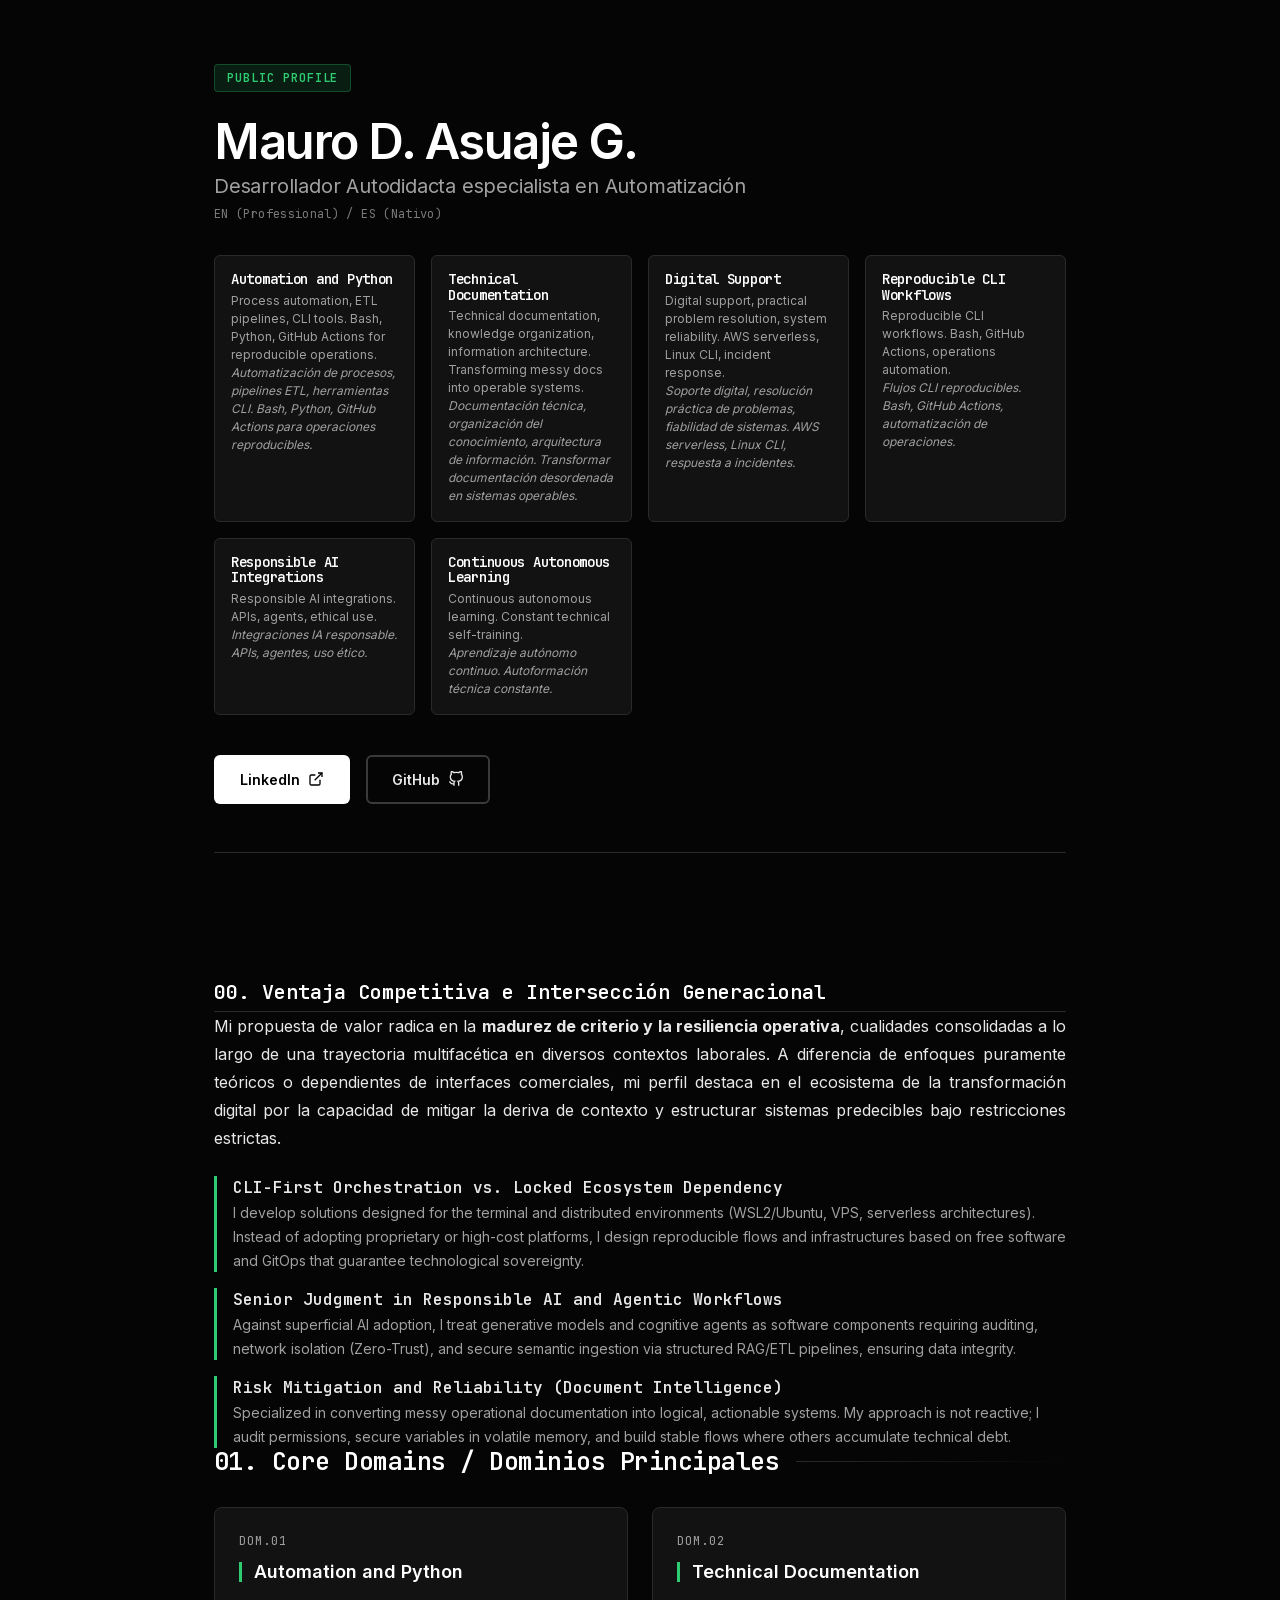
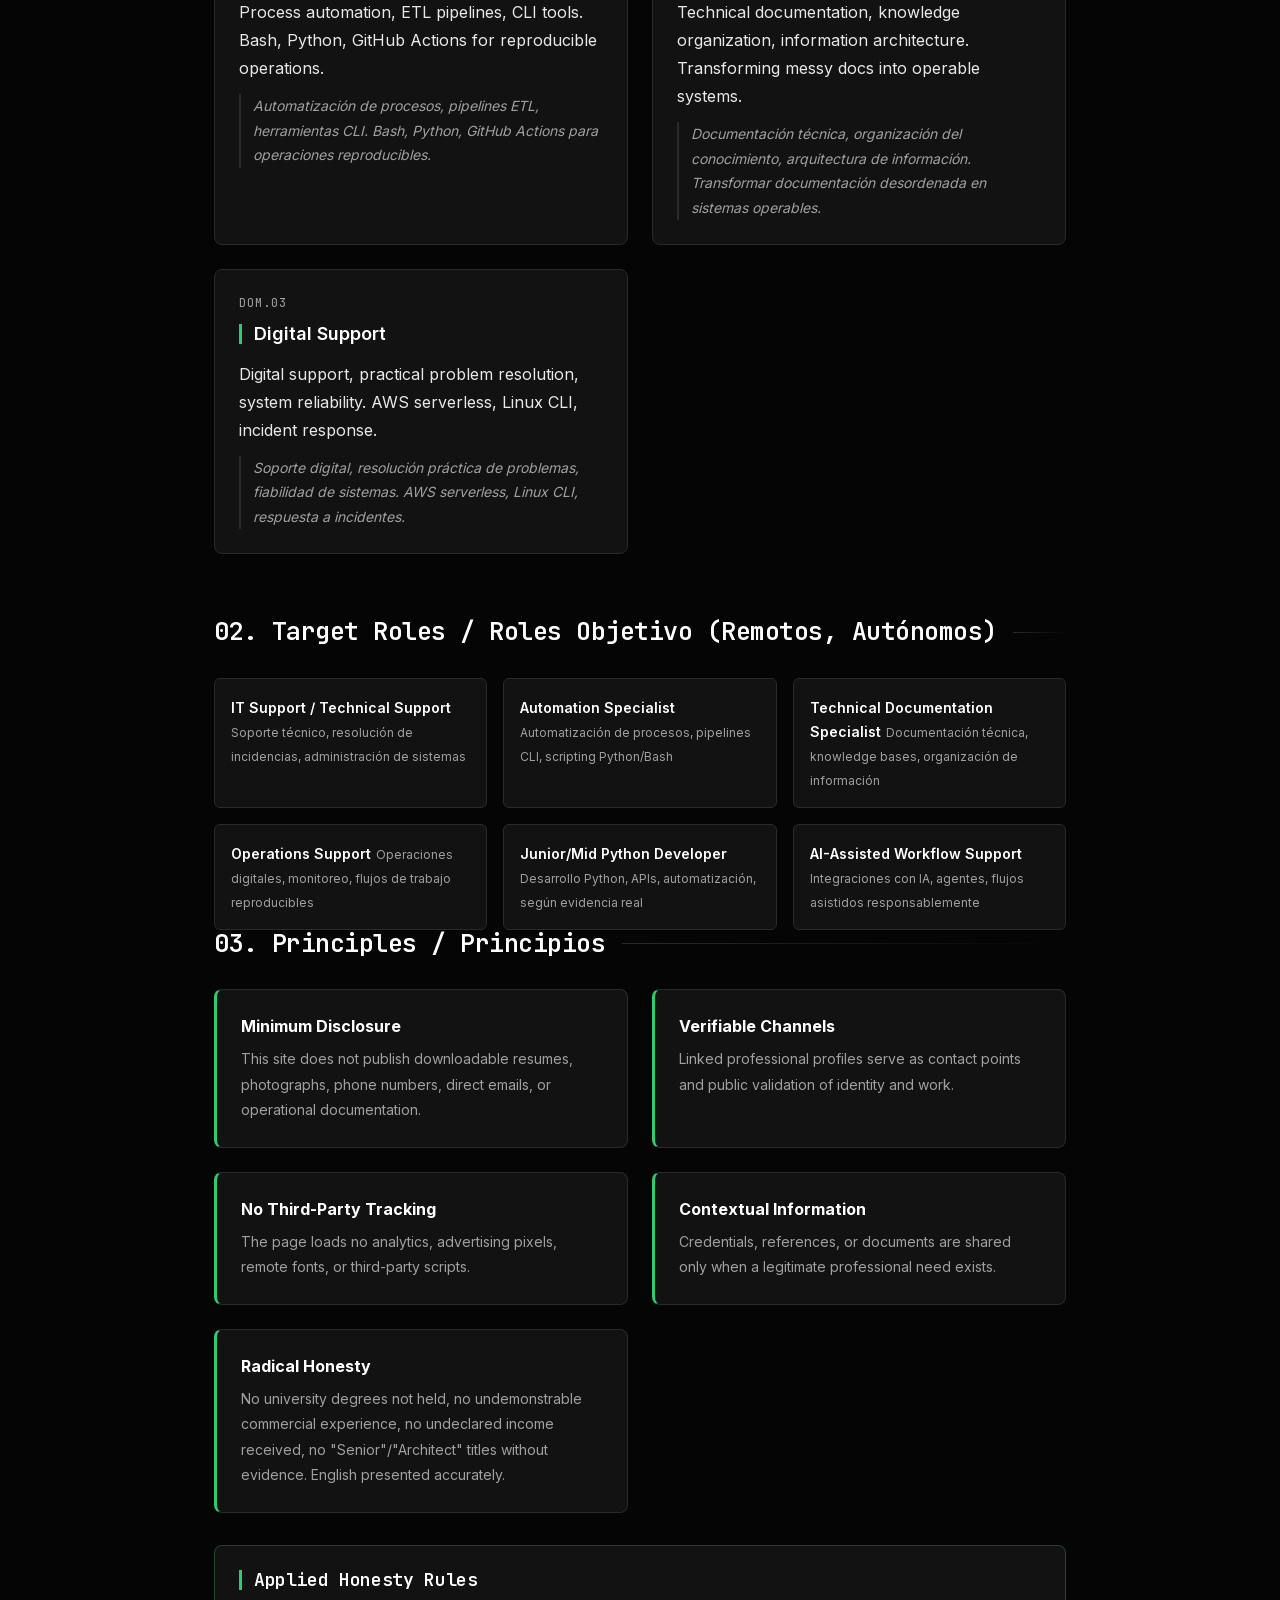
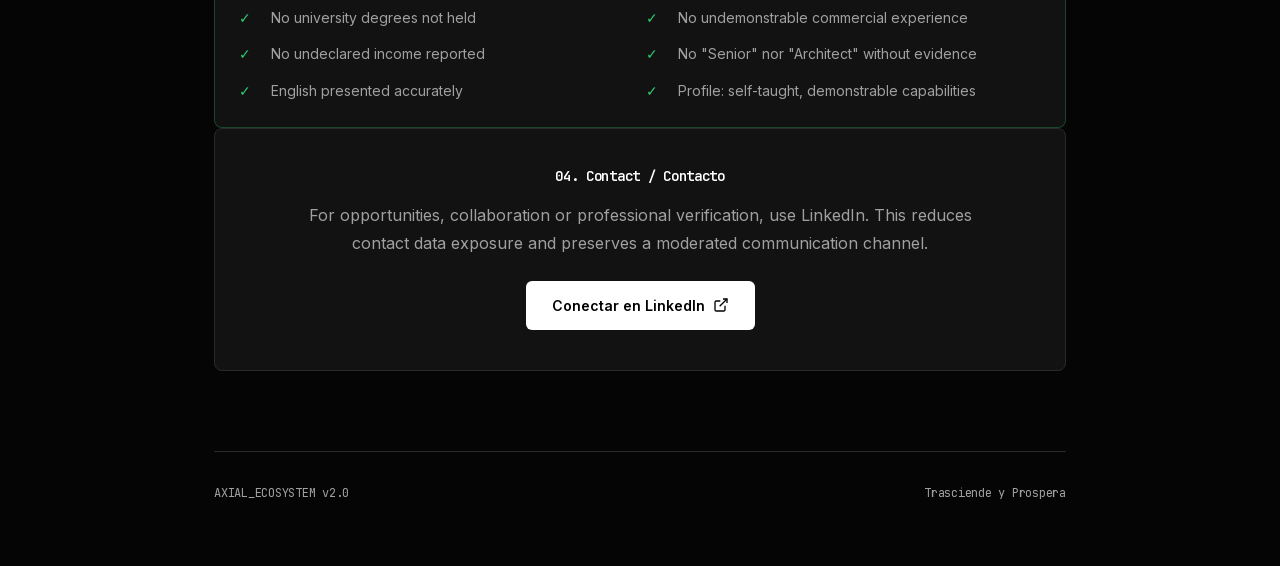
==== index.html @ a74cfca4 "fix(portfolio): correcciones completas - headline, capabilities bilingües, títulos en English, estil" ====
<!DOCTYPE html>
<html lang="es">
<head>
    <meta charset="UTF-8">
    <meta name="viewport" content="width=device-width, initial-scale=1.0">
    
    <!-- Canonical URL -->
    <link rel="canonical" href="https://mdasuaje.github.io/">
    
    <!-- SEO & Identity Meta Tags -->
    <title>Mauro D. Asuaje G. | Professional Profile</title>
    <meta name="description" content="Desarrollador Autodidacta especialista en Automatización. Convierto procesos manuales, documentación desordenada y flujos repetitivos en sistemas digitales simples, documentados y operables. Python, automatización, documentación técnica, soporte digital, flujos CLI, IA responsable.">
    <meta name="author" content="Mauro D. Asuaje G.">
    <meta name="robots" content="index, follow">
    
    <!-- OpenGraph / Social Media -->
    <meta property="og:title" content="Mauro D. Asuaje G. | Professional Profile">
    <meta property="og:description" content="Desarrollador Autodidacta especialista en Automatización. Sistemas digitales simples, documentados y operables.">
    <meta property="og:type" content="website">
    <meta property="og:url" content="https://mdasuaje.github.io/">
    <meta property="og:locale" content="es_ES">
    <meta property="og:locale:alternate" content="en_US">
    <meta name="twitter:card" content="summary">
    <meta name="twitter:title" content="Mauro D. Asuaje G. | Professional Profile">
    <meta name="twitter:description" content="Desarrollador Autodidacta especialista en Automatización. Python, automatización, documentación técnica, soporte digital, flujos CLI, IA responsable.">
    
    <!-- JSON-LD Schema -->
    <script type="application/ld+json">
    {
      "@context": "https://schema.org",
      "@type": "Person",
      "name": "Mauro D. Asuaje G.",
      "jobTitle": "Self-taught Developer specialized in Automation. Python, Linux CLI, Bash, GitHub Actions, Technical Documentation, Digital Operations, Responsible AI Integrations.",
      "url": "https://mdasuaje.github.io/",
      "sameAs": [
        "https://linkedin.com/in/mdasuaje"
      ],
      "knowsAbout": [
        "Process Automation",
        "ETL Pipelines",
        "CLI Tools",
        "Technical Documentation",
        "Knowledge Organization",
        "Digital Support",
        "Reproducible CLI Workflows",
        "Bash",
        "GitHub Actions",
        "Responsible AI Integrations",
        "APIs",
        "Agents",
        "Ethical AI Use",
        "Continuous Autonomous Learning"
      ]
    }
    </script>
    
    <!-- Self-hosted fonts (Zero-Trust: no external dependencies) -->
    <link rel="preload" as="font" type="font/woff2" crossorigin href="/fonts/Inter-Regular.woff2">
    <link rel="preload" as="font" type="font/woff2" crossorigin href="/fonts/Inter-Medium.woff2">
    <link rel="preload" as="font" type="font/woff2" crossorigin href="/fonts/Inter-SemiBold.woff2">
    <link rel="preload" as="font" type="font/woff2" crossorigin href="/fonts/Inter-Bold.woff2">
    <link rel="preload" as="font" type="font/woff2" crossorigin href="/fonts/JetBrainsMono-Regular.woff2">
    <link rel="preload" as="font" type="font/woff2" crossorigin href="/fonts/JetBrainsMono-Medium.woff2">
    <link rel="preload" as="font" type="font/woff2" crossorigin href="/fonts/JetBrainsMono-SemiBold.woff2">
    <link rel="stylesheet" href="/fonts/fonts.css">
    
    <style>
        /* ==========================================================================
           DESIGN SYSTEM — CSS Custom Properties
           ========================================================================== */
        :root {
            /* Color Palette — Dark mode first, refined contrast ratios */
            --color-bg-base: #050505;
            --color-bg-surface: #121212;
            --color-bg-surface-hover: #1a1a1a;
            --color-bg-surface-active: #222222;
            
            --color-text-primary: #e8e8e8;
            --color-text-secondary: #a0a0a0;
            --color-text-muted: #7a7a7a;
            --color-text-inverse: #050505;
            
            --color-accent-primary: #2ecc71;
            --color-accent-primary-hover: #27ae60;
            --color-accent-primary-dim: rgba(46, 204, 113, 0.12);
            --color-accent-primary-border: rgba(46, 204, 113, 0.28);
            
            --color-border-dim: #2a2a2a;
            --color-border-bright: #3a3a3a;
            
            --color-focus: #2ecc71;
            --color-focus-ring: rgba(46, 204, 113, 0.35);
            
            /* Typography Scale (Modular Scale 1.25) */
            --font-sans: 'Inter', system-ui, -apple-system, BlinkMacSystemFont, 'Segoe UI', Roboto, 'Helvetica Neue', Arial, sans-serif;
            --font-mono: 'JetBrains Mono', 'SF Mono', 'Fira Code', 'Fira Mono', Menlo, Consolas, monospace;
            
            --fs-xs: 0.75rem;    /* 12px */
            --fs-sm: 0.875rem;   /* 14px */
            --fs-base: 1rem;     /* 16px */
            --fs-lg: 1.125rem;   /* 18px */
            --fs-xl: 1.25rem;    /* 20px */
            --fs-2xl: 1.563rem;  /* 25px */
            --fs-3xl: 1.953rem;  /* 31px */
            --fs-4xl: 2.441rem;  /* 39px */
            --fs-5xl: 3.052rem;  /* 49px */
            
            --lh-tight: 1.1;
            --lh-normal: 1.5;
            --lh-relaxed: 1.75;
            
            /* Spacing System (8px base unit) */
            --space-1: 0.25rem;  /* 4px */
            --space-2: 0.5rem;   /* 8px */
            --space-3: 0.75rem;  /* 12px */
            --space-4: 1rem;     /* 16px */
            --space-5: 1.25rem;  /* 20px */
            --space-6: 1.5rem;   /* 24px */
            --space-8: 2rem;     /* 32px */
            --space-10: 2.5rem;  /* 40px */
            --space-12: 3rem;    /* 48px */
            --space-16: 4rem;    /* 64px */
            --space-20: 5rem;    /* 80px */
            
            /* Border Radius */
            --radius-sm: 4px;
            --radius-md: 6px;
            --radius-lg: 8px;
            --radius-full: 9999px;
            
            /* Shadows — layered depth */
            --shadow-sm: 0 1px 2px rgba(0, 0, 0, 0.3);
            --shadow-md: 0 4px 12px rgba(0, 0, 0, 0.4);
            --shadow-lg: 0 8px 32px rgba(0, 0, 0, 0.5);
            --shadow-focus: 0 0 0 3px var(--color-focus-ring);
            
            /* Transitions */
            --transition-fast: 150ms ease;
            --transition-normal: 250ms ease;
            --transition-slow: 350ms ease;
            
            /* Breakpoints */
            --bp-sm: 480px;
            --bp-md: 768px;
            --bp-lg: 1024px;
            
            /* Container */
            --container-max: 900px;
            --container-padding: var(--space-6);
        }
        
        /* Reduced Motion */
        @media (prefers-reduced-motion: reduce) {
            :root {
                --transition-fast: 0ms;
                --transition-normal: 0ms;
                --transition-slow: 0ms;
            }
            *, *::before, *::after {
                animation-duration: 0.01ms !important;
                animation-iteration-count: 1 !important;
                transition-duration: 0.01ms !important;
            }
        }
        
        /* ==========================================================================
           RESET & BASE
           ========================================================================== */
        *, *::before, *::after {
            box-sizing: border-box;
            margin: 0;
            padding: 0;
        }
        
        html {
            font-size: 16px;
            scroll-behavior: smooth;
            -webkit-text-size-adjust: 100%;
        }
        
        body {
            background-color: var(--color-bg-base);
            color: var(--color-text-primary);
            font-family: var(--font-sans);
            font-size: var(--fs-base);
            line-height: var(--lh-normal);
            margin: 0;
            padding: 0;
            -webkit-font-smoothing: antialiased;
            -moz-osx-font-smoothing: grayscale;
            text-rendering: optimizeLegibility;
        }
        
        /* Skip Link (Accessibility) */
        .skip-link {
            position: absolute;
            top: -100%;
            left: var(--space-4);
            background: var(--color-accent-primary);
            color: var(--color-text-inverse);
            padding: var(--space-2) var(--space-4);
            border-radius: var(--radius-md);
            font-weight: 600;
            font-size: var(--fs-sm);
            z-index: 10000;
            text-decoration: none;
            transition: top var(--transition-fast);
        }
        .skip-link:focus {
            top: var(--space-4);
            outline: none;
            box-shadow: var(--shadow-focus);
        }
        
        /* Focus Visible (Accessibility) */
        :focus-visible {
            outline: none;
            box-shadow: var(--shadow-focus);
            border-radius: var(--radius-sm);
        }
        
        ::selection {
            background-color: var(--color-accent-primary-dim);
            color: var(--color-accent-primary);
        }
        
        .container {
            max-width: var(--container-max);
            margin: 0 auto;
            padding: var(--space-16) var(--container-padding);
        }
        
        h1, h2, h3 { 
            font-weight: 600; 
            line-height: var(--lh-tight);
            color: #ffffff; 
        }
        
        .mono {
            font-family: var(--font-mono);
            font-size: var(--fs-sm);
            letter-spacing: -0.02em;
        }
        
        a {
            color: inherit;
            text-decoration: none;
            transition: color var(--transition-fast);
        }
        a:hover {
            color: var(--color-accent-primary);
        }
        
        /* ==========================================================================
           HERO SECTION
           ========================================================================== */
        .hero {
            margin-bottom: var(--space-20);
            border-bottom: 1px solid var(--color-border-dim);
            padding-bottom: var(--space-12);
            position: relative;
        }
        
        .hero-badge {
            display: inline-block;
            padding: var(--space-1) var(--space-3);
            background-color: var(--color-accent-primary-dim);
            color: var(--color-accent-primary);
            border: 1px solid var(--color-accent-primary-border);
            border-radius: var(--radius-sm);
            margin-bottom: var(--space-6);
            text-transform: uppercase;
            letter-spacing: 0.08em;
            font-size: var(--fs-xs);
            font-weight: 600;
        }
        
        .hero h1 { 
            font-size: var(--fs-5xl); 
            letter-spacing: -0.03em; 
            margin-bottom: var(--space-2); 
            line-height: 1.05;
        }
        .hero h2 { 
            font-size: var(--fs-xl); 
            font-weight: 400; 
            color: var(--color-text-secondary); 
            margin-bottom: var(--space-2); 
            letter-spacing: -0.01em;
        }
        .lang-tag { 
            font-size: var(--fs-xs); 
            color: var(--color-text-muted); 
            margin-bottom: var(--space-8); 
            display: block; 
            letter-spacing: 0.03em;
        }
        
        /* Capabilities Grid (replaces metrics) */
        .capabilities-grid { 
            display: grid; 
            grid-template-columns: repeat(auto-fit, minmax(200px, 1fr)); 
            gap: var(--space-4); 
            margin-bottom: var(--space-10); 
        }
        .capability { 
            display: flex; 
            flex-direction: column; 
            gap: var(--space-1);
            padding: var(--space-4);
            background-color: var(--color-bg-surface);
            border: 1px solid var(--color-border-dim);
            border-radius: var(--radius-md);
            transition: all var(--transition-normal);
        }
        .capability:hover { 
            background-color: var(--color-bg-surface-hover); 
            border-color: var(--color-accent-primary-border); 
        }
        .capability-name { 
            font-size: var(--fs-sm); 
            font-weight: 600; 
            color: #ffffff; 
            line-height: var(--lh-tight);
        }
        .capability-desc { 
            font-size: var(--fs-xs); 
            color: var(--color-text-secondary); 
            line-height: var(--lh-normal);
        }
        
        .cta-group {
            display: flex;
            flex-wrap: wrap;
            gap: var(--space-4);
            align-items: center;
        }
        
        .cta-btn {
            display: inline-flex;
            align-items: center;
            gap: var(--space-2);
            background-color: #ffffff;
            color: #000000;
            padding: var(--space-3) var(--space-6);
            text-decoration: none;
            font-weight: 600;
            font-size: var(--fs-sm);
            border-radius: var(--radius-md);
            transition: all var(--transition-normal);
            border: 2px solid transparent;
        }
        .cta-btn:hover { 
            background-color: var(--color-accent-primary); 
            color: #000; 
            transform: translateY(-1px);
            box-shadow: var(--shadow-md);
        }
        .cta-btn:active {
            transform: translateY(0);
        }
        .cta-btn:focus-visible {
            box-shadow: var(--shadow-focus);
        }
        
        .cta-btn.secondary {
            background-color: transparent;
            color: var(--color-text-primary);
            border-color: var(--color-border-bright);
        }
        .cta-btn.secondary:hover {
            background-color: var(--color-bg-surface-hover);
            border-color: var(--color-accent-primary);
            color: var(--color-accent-primary);
        }
        
        .cta-btn svg {
            width: 16px;
            height: 16px;
            flex-shrink: 0;
        }
        
        /* ==========================================================================
           SECTIONS & CARDS
           ========================================================================== */
        .section-header { 
            font-size: var(--fs-2xl); 
            margin-bottom: var(--space-8); 
            display: flex; 
            align-items: center; 
            gap: var(--space-4); 
        }
        .section-header::after { 
            content: ""; 
            height: 1px; 
            flex-grow: 1; 
            background: linear-gradient(90deg, var(--color-border-dim) 0%, transparent 100%);
        }
        
        .grid { 
            display: grid; 
            grid-template-columns: repeat(auto-fit, minmax(280px, 1fr)); 
            gap: var(--space-6); 
            margin-bottom: var(--space-16); 
        }
        
        .card { 
            background-color: var(--color-bg-surface); 
            border: 1px solid var(--color-border-dim); 
            border-radius: var(--radius-lg); 
            padding: var(--space-6); 
            transition: all var(--transition-normal); 
            position: relative; 
        }
        .card:hover { 
            background-color: var(--color-bg-surface-hover); 
            border-color: var(--color-accent-primary-border); 
            transform: translateY(-2px); 
            box-shadow: var(--shadow-lg); 
        }
        .card:focus-within {
            border-color: var(--color-accent-primary);
            box-shadow: var(--shadow-focus);
        }
        
        .card-id { 
            color: var(--color-text-secondary); 
            margin-bottom: var(--space-3); 
            display: block; 
            font-size: var(--fs-xs);
            text-transform: uppercase;
            letter-spacing: 0.08em;
        }
        .card h3 { 
            font-size: var(--fs-lg); 
            margin-bottom: var(--space-4); 
            padding-left: var(--space-3); 
            border-left: 3px solid var(--color-accent-primary);
        }
        
        .bilingual-text { 
            display: flex; 
            flex-direction: column; 
            gap: var(--space-3); 
        }
        .en-text { 
            color: var(--color-text-primary); 
            font-size: var(--fs-base); 
            margin: 0; 
            line-height: var(--lh-relaxed);
        }
        .es-text { 
            color: var(--color-text-secondary); 
            font-size: var(--fs-sm); 
            margin: 0; 
            font-style: italic; 
            border-left: 2px solid var(--color-border-dim); 
            padding-left: var(--space-3);
            line-height: var(--lh-relaxed);
        }
        
        /* Target Roles */
        .roles-grid { 
            display: grid; 
            grid-template-columns: repeat(auto-fit, minmax(240px, 1fr)); 
            gap: var(--space-4); 
            margin-top: var(--space-8);
        }
        .role-card {
            background-color: var(--color-bg-surface);
            border: 1px solid var(--color-border-dim);
            border-radius: var(--radius-md);
            padding: var(--space-4);
            transition: all var(--transition-normal);
        }
        .role-card:hover {
            background-color: var(--color-bg-surface-hover);
            border-color: var(--color-accent-primary-border);
        }
        .role-title {
            font-weight: 600;
            font-size: var(--fs-sm);
            color: #ffffff;
            margin-bottom: var(--space-2);
        }
        .role-desc {
            font-size: var(--fs-xs);
            color: var(--color-text-secondary);
            line-height: var(--lh-normal);
        }
        
        /* ==========================================================================
           PRINCIPLES SECTION
           ========================================================================== */
        .principles {
            display: grid;
            grid-template-columns: repeat(auto-fit, minmax(300px, 1fr));
            gap: var(--space-6);
            margin-top: var(--space-8);
        }
        
        .principle {
            background-color: var(--color-bg-surface);
            border: 1px solid var(--color-border-dim);
            border-left: 3px solid var(--color-accent-primary);
            border-radius: var(--radius-lg);
            padding: var(--space-6);
            transition: all var(--transition-normal);
        }
        .principle:hover {
            border-left-color: var(--color-accent-primary-hover);
            background-color: var(--color-bg-surface-hover);
            transform: translateX(4px);
        }
        .principle strong {
            display: block;
            margin-bottom: var(--space-2);
            font-size: var(--fs-base);
            color: #ffffff;
        }
        .principle span {
            color: var(--color-text-secondary);
            font-size: var(--fs-sm);
            line-height: var(--lh-relaxed);
        }
        
        /* ==========================================================================
           HONESTY NOTICE
           ========================================================================== */
        .honesty-notice {
            background-color: var(--color-bg-surface);
            border: 1px solid var(--color-accent-primary-border);
            border-radius: var(--radius-lg);
            padding: var(--space-6);
            margin-top: var(--space-8);
        }
        .honesty-notice h3 {
            font-size: var(--fs-lg);
            margin-bottom: var(--space-4);
            padding-left: var(--space-3);
            border-left: 3px solid var(--color-accent-primary);
        }
        .honesty-list {
            list-style: none;
            display: grid;
            grid-template-columns: repeat(auto-fit, minmax(280px, 1fr));
            gap: var(--space-3);
        }
        .honesty-list li {
            font-size: var(--fs-sm);
            color: var(--color-text-secondary);
            line-height: var(--lh-relaxed);
            padding-left: var(--space-8);
            position: relative;
        }
        .honesty-list li::before {
            content: "✓";
            position: absolute;
            left: 0;
            color: var(--color-accent-primary);
            font-weight: 600;
        }
        
        /* ==========================================================================
           CONTACT SECTION
           ========================================================================== */
        .contact {
            background-color: var(--color-bg-surface);
            border: 1px solid var(--color-border-dim);
            border-radius: var(--radius-lg);
            padding: var(--space-10);
            text-align: center;
        }
        .contact h2 {
            margin-bottom: var(--space-4);
        }
        .contact p {
            color: var(--color-text-secondary);
            max-width: 42rem;
            margin: 0 auto var(--space-6);
            font-size: var(--fs-base);
            line-height: var(--lh-relaxed);
        }
        
        /* ==========================================================================
           FOOTER
           ========================================================================== */
        footer { 
            margin-top: var(--space-20); 
            padding-top: var(--space-8); 
            border-top: 1px solid var(--color-border-dim); 
            color: var(--color-text-secondary); 
            display: flex; 
            justify-content: space-between; 
            align-items: center; 
            flex-wrap: wrap; 
            gap: var(--space-4); 
            font-size: var(--fs-sm);
        }
        footer .mono {
            font-size: var(--fs-xs);
        }
        
        /* ==========================================================================
           RESPONSIVE
           ========================================================================== */
        @media (max-width: 768px) {
            :root {
                --fs-5xl: 2.5rem;
                --fs-4xl: 2rem;
                --fs-3xl: 1.5rem;
                --fs-2xl: 1.25rem;
            }
            .container { 
                padding: var(--space-10) var(--space-4); 
            }
            .capabilities-grid { 
                grid-template-columns: repeat(auto-fit, minmax(160px, 1fr)); 
            }
            .grid { 
                grid-template-columns: 1fr; 
            }
            .principles {
                grid-template-columns: 1fr;
            }
            .roles-grid {
                grid-template-columns: 1fr;
            }
            footer { 
                flex-direction: column; 
                text-align: center; 
            }
        }
        
        @media (max-width: 480px) {
            .hero h1 { font-size: var(--fs-4xl); }
            .hero h2 { font-size: var(--fs-lg); }
            .cta-btn { 
                width: 100%; 
                justify-content: center; 
            }
            .cta-group {
                flex-direction: column;
                width: 100%;
            }
            .cta-group .cta-btn {
                width: 100%;
            }
            .capabilities-grid {
                grid-template-columns: 1fr;
            }
        }
        
        /* ==========================================================================
           PRINT STYLES
           ========================================================================== */
        @media print {
            .hero-badge, .cta-btn, .cta-group, .capabilities-grid, .lang-tag, .skip-link {
                display: none;
            }
            body {
                background: white;
                color: black;
                font-size: 12pt;
                line-height: 1.6;
            }
            .container {
                max-width: none;
                padding: 0;
            }
            .card {
                break-inside: avoid;
                border: 1px solid #ccc;
                box-shadow: none;
                background: white;
            }
            .principle {
                break-inside: avoid;
                border: 1px solid #ccc;
                background: #fafafa;
            }
            .role-card {
                break-inside: avoid;
                border: 1px solid #ccc;
                background: white;
            }
            .contact {
                border: 1px solid #ccc;
                background: white;
            }
            .honesty-notice {
                border: 1px solid #ccc;
                background: white;
            }
            h1, h2, h3 { color: black; }
            .card h3 { border-left-color: #333; }
            .principle { border-left-color: #333; }
            .honesty-notice h3 { border-left-color: #333; }
            a { text-decoration: none; color: black; }
            .en-text { color: black; }
            .es-text { color: #555; }
        }
    </style>
</head>
<body>
    <!-- Skip Link (Accessibility) -->
    <a href="#main-content" class="skip-link">Saltar al contenido principal</a>
    
    <div class="container">
        <!-- HERO SECTION -->
        <header class="hero">
            <span class="hero-badge mono">PUBLIC PROFILE</span>
            <h1>Mauro D. Asuaje G.</h1>
            <h2>Desarrollador Autodidacta especialista en Automatización</h2>
            <span class="lang-tag mono">EN (Professional) / ES (Nativo)</span>
            
            <div class="capabilities-grid">
                <article class="capability">
                    <span class="capability-name mono">Automation and Python</span>
                    <span class="capability-desc">Process automation, ETL pipelines, CLI tools. Bash, Python, GitHub Actions for reproducible operations.<br><em>Automatización de procesos, pipelines ETL, herramientas CLI. Bash, Python, GitHub Actions para operaciones reproducibles.</em></span>
                </article>
                <article class="capability">
                    <span class="capability-name mono">Technical Documentation</span>
                    <span class="capability-desc">Technical documentation, knowledge organization, information architecture. Transforming messy docs into operable systems.<br><em>Documentación técnica, organización del conocimiento, arquitectura de información. Transformar documentación desordenada en sistemas operables.</em></span>
                </article>
                <article class="capability">
                    <span class="capability-name mono">Digital Support</span>
                    <span class="capability-desc">Digital support, practical problem resolution, system reliability. AWS serverless, Linux CLI, incident response.<br><em>Soporte digital, resolución práctica de problemas, fiabilidad de sistemas. AWS serverless, Linux CLI, respuesta a incidentes.</em></span>
                </article>
                <article class="capability">
                    <span class="capability-name mono">Reproducible CLI Workflows</span>
                    <span class="capability-desc">Reproducible CLI workflows. Bash, GitHub Actions, operations automation.<br><em>Flujos CLI reproducibles. Bash, GitHub Actions, automatización de operaciones.</em></span>
                </article>
                <article class="capability">
                    <span class="capability-name mono">Responsible AI Integrations</span>
                    <span class="capability-desc">Responsible AI integrations. APIs, agents, ethical use.<br><em>Integraciones IA responsable. APIs, agentes, uso ético.</em></span>
                </article>
                <article class="capability">
                    <span class="capability-name mono">Continuous Autonomous Learning</span>
                    <span class="capability-desc">Continuous autonomous learning. Constant technical self-training.<br><em>Aprendizaje autónomo continuo. Autoformación técnica constante.</em></span>
                </article>
            </div>
    
            <div class="cta-group">
                <a class="cta-btn" href="https://www.linkedin.com/in/mdasuaje" target="_blank" rel="me noopener noreferrer" aria-label="Ver perfil en LinkedIn">
                    LinkedIn
                    <svg viewBox="0 0 24 24" fill="none" stroke="currentColor" stroke-width="2" aria-hidden="true">
                        <path d="M18 13v6a2 2 0 0 1-2 2H5a2 2 0 0 1-2-2V8a2 2 0 0 1 2-2h6"/>
                        <polyline points="15 3 21 3 21 9"/>
                        <line x1="10" y1="14" x2="21" y2="3"/>
                    </svg>
                </a>
                <a class="cta-btn secondary" href="https://github.com/mdasuaje/mdasuaje.github.io" target="_blank" rel="me noopener noreferrer" aria-label="Ver repositorio público en GitHub">
                    GitHub
                    <svg viewBox="0 0 24 24" fill="none" stroke="currentColor" stroke-width="2" aria-hidden="true">
                        <path d="M9 19c-5 1.5-5-2.5-7-3m14 6v-3.87a3.37 3.37 0 0 0-.94-2.61c3.14-.35 6.44-1.54 6.44-7A5.44 5.44 0 0 0 20 4.77 5.07 5.07 0 0 0 19.91 1S18.73.65 16 2.48a13.38 13.38 0 0 0-7 0C6.27.65 5.09 1 5.09 1A5.07 5.07 0 0 0 5 4.77a5.44 5.44 0 0 0-1.5 3.78c0 5.42 3.3 6.61 6.44 7A3.37 3.37 0 0 0 9 18.13V22"/>
                    </svg>
                </a>
            </div>
        </header>

        <!-- SECCIÓN: PROPUESTA DE VALOR INTEGRAL (DIFERENCIACIÓN Y MADUREZ OPERATIVA) -->
        <section id="value-proposition" aria-labelledby="val-title" style="margin-top: calc(var(--space-8) * 4);">
          <h2 id="val-title" style="font-family: var(--font-mono); font-size: var(--fs-xl); border-bottom: 1px solid var(--color-border-dim); padding-bottom: var(--space-2);">
            00. Ventaja Competitiva e Intersección Generacional
          </h2>
          
          <p style="line-height: var(--lh-relaxed); text-align: justify; margin-bottom: var(--space-6);">
            Mi propuesta de valor radica en la <strong>madurez de criterio y la resiliencia operativa</strong>, cualidades consolidadas a lo largo de una trayectoria multifacética en diversos contextos laborales. A diferencia de enfoques puramente teóricos o dependientes de interfaces comerciales, mi perfil destaca en el ecosistema de la transformación digital por la capacidad de mitigar la deriva de contexto y estructurar sistemas predecibles bajo restricciones estrictas.
          </p>

          <div style="display: flex; flex-direction: column; gap: var(--space-4);">
            
            <div style="border-left: 3px solid var(--color-accent-primary); padding-left: var(--space-4);">
              <strong style="font-family: var(--font-mono); display: block;">CLI-First Orchestration vs. Locked Ecosystem Dependency</strong>
              <span style="font-size: var(--fs-sm); color: var(--color-text-secondary);">
                I develop solutions designed for the terminal and distributed environments (WSL2/Ubuntu, VPS, serverless architectures). Instead of adopting proprietary or high-cost platforms, I design reproducible flows and infrastructures based on free software and GitOps that guarantee technological sovereignty.
              </span>
            </div>

            <div style="border-left: 3px solid var(--color-accent-primary); padding-left: var(--space-4);">
              <strong style="font-family: var(--font-mono); display: block;">Senior Judgment in Responsible AI and Agentic Workflows</strong>
              <span style="font-size: var(--fs-sm); color: var(--color-text-secondary);">
                Against superficial AI adoption, I treat generative models and cognitive agents as software components requiring auditing, network isolation (Zero-Trust), and secure semantic ingestion via structured RAG/ETL pipelines, ensuring data integrity.
              </span>
            </div>

            <div style="border-left: 3px solid var(--color-accent-primary); padding-left: var(--space-4);">
              <strong style="font-family: var(--font-mono); display: block;">Risk Mitigation and Reliability (Document Intelligence)</strong>
              <span style="font-size: var(--fs-sm); color: var(--color-text-secondary);">
                Specialized in converting messy operational documentation into logical, actionable systems. My approach is not reactive; I audit permissions, secure variables in volatile memory, and build stable flows where others accumulate technical debt.
              </span>
            </div>

          </div>
        </section>

        <!-- CORE DOMAINS -->
        <main id="main-content">
            <section aria-labelledby="domains-heading">
                <h2 id="domains-heading" class="section-header mono">01. Core Domains / Dominios Principales</h2>
                <div class="grid">
                    <!-- DOM.01 -->
                    <article class="card">
                        <span class="card-id mono">DOM.01</span>
                        <h3>Automation and Python</h3>
                        <div class="bilingual-text">
                            <p class="en-text" lang="en">Process automation, ETL pipelines, CLI tools. Bash, Python, GitHub Actions for reproducible operations.</p>
                            <p class="es-text" lang="es">Automatización de procesos, pipelines ETL, herramientas CLI. Bash, Python, GitHub Actions para operaciones reproducibles.</p>
                        </div>
                    </article>
    
                    <!-- DOM.02 -->
                    <article class="card">
                        <span class="card-id mono">DOM.02</span>
                        <h3>Technical Documentation</h3>
                        <div class="bilingual-text">
                            <p class="en-text" lang="en">Technical documentation, knowledge organization, information architecture. Transforming messy docs into operable systems.</p>
                            <p class="es-text" lang="es">Documentación técnica, organización del conocimiento, arquitectura de información. Transformar documentación desordenada en sistemas operables.</p>
                        </div>
                    </article>
    
                    <!-- DOM.03 -->
                    <article class="card">
                        <span class="card-id mono">DOM.03</span>
                        <h3>Digital Support</h3>
                        <div class="bilingual-text">
                            <p class="en-text" lang="en">Digital support, practical problem resolution, system reliability. AWS serverless, Linux CLI, incident response.</p>
                            <p class="es-text" lang="es">Soporte digital, resolución práctica de problemas, fiabilidad de sistemas. AWS serverless, Linux CLI, respuesta a incidentes.</p>
                        </div>
                    </article>
                </div>
            </section>
            
            <!-- TARGET ROLES -->
            <section aria-labelledby="roles-heading">
                <h2 id="roles-heading" class="section-header mono">02. Target Roles / Roles Objetivo (Remotos, Autónomos)</h2>
                <div class="roles-grid">
                    <article class="role-card">
                        <span class="role-title">IT Support / Technical Support</span>
                        <span class="role-desc">Soporte técnico, resolución de incidencias, administración de sistemas</span>
                    </article>
                    <article class="role-card">
                        <span class="role-title">Automation Specialist</span>
                        <span class="role-desc">Automatización de procesos, pipelines CLI, scripting Python/Bash</span>
                    </article>
                    <article class="role-card">
                        <span class="role-title">Technical Documentation Specialist</span>
                        <span class="role-desc">Documentación técnica, knowledge bases, organización de información</span>
                    </article>
                    <article class="role-card">
                        <span class="role-title">Operations Support</span>
                        <span class="role-desc">Operaciones digitales, monitoreo, flujos de trabajo reproducibles</span>
                    </article>
                    <article class="role-card">
                        <span class="role-title">Junior/Mid Python Developer</span>
                        <span class="role-desc">Desarrollo Python, APIs, automatización, según evidencia real</span>
                    </article>
                    <article class="role-card">
                        <span class="role-title">AI-Assisted Workflow Support</span>
                        <span class="role-desc">Integraciones con IA, agentes, flujos asistidos responsablemente</span>
                    </article>
                </div>
            </section>
            
            <!-- PRINCIPLES -->
            <section aria-labelledby="principles-heading">
                <h2 id="principles-heading" class="section-header mono">03. Principles / Principios</h2>
                <div class="principles">
                    <article class="principle">
                        <strong>Minimum Disclosure</strong>
                        <span>This site does not publish downloadable resumes, photographs, phone numbers, direct emails, or operational documentation.</span>
                    </article>
                    <article class="principle">
                        <strong>Verifiable Channels</strong>
                        <span>Linked professional profiles serve as contact points and public validation of identity and work.</span>
                    </article>
                    <article class="principle">
                        <strong>No Third-Party Tracking</strong>
                        <span>The page loads no analytics, advertising pixels, remote fonts, or third-party scripts.</span>
                    </article>
                    <article class="principle">
                        <strong>Contextual Information</strong>
                        <span>Credentials, references, or documents are shared only when a legitimate professional need exists.</span>
                    </article>
                    <article class="principle">
                        <strong>Radical Honesty</strong>
                        <span>No university degrees not held, no undemonstrable commercial experience, no undeclared income received, no "Senior"/"Architect" titles without evidence. English presented accurately.</span>
                    </article>
                </div>
            </section>
            
            <!-- HONESTY NOTICE -->
            <section aria-labelledby="honesty-heading">
                <div class="honesty-notice">
                    <h3 class="mono">Applied Honesty Rules</h3>
                    <ul class="honesty-list">
                        <li>No university degrees not held</li>
                        <li>No undemonstrable commercial experience</li>
                        <li>No undeclared income reported</li>
                        <li>No "Senior" nor "Architect" without evidence</li>
                        <li>English presented accurately</li>
                        <li>Profile: self-taught, demonstrable capabilities</li>
                    </ul>
                </div>
            </section>
            
            <!-- CONTACT -->
            <section aria-labelledby="contact-heading" class="contact">
                <h2 id="contact-heading" class="mono">04. Contact / Contacto</h2>
                <p>For opportunities, collaboration or professional verification, use LinkedIn. This reduces contact data exposure and preserves a moderated communication channel.</p>
                <div class="cta-group" style="justify-content: center;">
                    <a class="cta-btn" href="https://www.linkedin.com/in/mdasuaje" target="_blank" rel="me noopener noreferrer" aria-label="Enviar mensaje por LinkedIn">
                        Conectar en LinkedIn
                        <svg viewBox="0 0 24 24" fill="none" stroke="currentColor" stroke-width="2" aria-hidden="true">
                            <path d="M18 13v6a2 2 0 0 1-2 2H5a2 2 0 0 1-2-2V8a2 2 0 0 1 2-2h6"/>
                            <polyline points="15 3 21 3 21 9"/>
                            <line x1="10" y1="14" x2="21" y2="3"/>
                        </svg>
                    </a>
                </div>
            </section>
        </main>
    
        <!-- FOOTER -->
        <footer role="contentinfo">
            <span class="mono">AXIAL_ECOSYSTEM v2.0</span>
            <span class="mono">Trasciende y Prospera</span>
        </footer>
    </div>
</body>
</html>
---- fonts/fonts.css ----
/* ==========================================================================
   SELF-HOSTED FONTS — Zero external requests, zero tracking
   Inter (UI) + JetBrains Mono (code) — Latin subset (WOFF2)
   Source: Google Fonts (OFL licensed)
   ========================================================================== */

/* Inter — 400, 500, 600, 700 */
@font-face {
    font-family: 'Inter';
    font-style: normal;
    font-weight: 400;
    font-display: swap;
    src: url('./Inter-Regular.woff2') format('woff2');
    unicode-range: U+0000-00FF, U+0131, U+0152-0153, U+02BB-02BC, U+02C6, U+02DA, U+02DC, U+2000-206F, U+2074, U+20AC, U+2122, U+2191, U+2193, U+2212, U+2215, U+FEFF, U+FFFD;
}

@font-face {
    font-family: 'Inter';
    font-style: normal;
    font-weight: 500;
    font-display: swap;
    src: url('./Inter-Medium.woff2') format('woff2');
    unicode-range: U+0000-00FF, U+0131, U+0152-0153, U+02BB-02BC, U+02C6, U+02DA, U+02DC, U+2000-206F, U+2074, U+20AC, U+2122, U+2191, U+2193, U+2212, U+2215, U+FEFF, U+FFFD;
}

@font-face {
    font-family: 'Inter';
    font-style: normal;
    font-weight: 600;
    font-display: swap;
    src: url('./Inter-SemiBold.woff2') format('woff2');
    unicode-range: U+0000-00FF, U+0131, U+0152-0153, U+02BB-02BC, U+02C6, U+02DA, U+02DC, U+2000-206F, U+2074, U+20AC, U+2122, U+2191, U+2193, U+2212, U+2215, U+FEFF, U+FFFD;
}

@font-face {
    font-family: 'Inter';
    font-style: normal;
    font-weight: 700;
    font-display: swap;
    src: url('./Inter-Bold.woff2') format('woff2');
    unicode-range: U+0000-00FF, U+0131, U+0152-0153, U+02BB-02BC, U+02C6, U+02DA, U+02DC, U+2000-206F, U+2074, U+20AC, U+2122, U+2191, U+2193, U+2212, U+2215, U+FEFF, U+FFFD;
}

/* JetBrains Mono — 400, 500, 600 */
@font-face {
    font-family: 'JetBrains Mono';
    font-style: normal;
    font-weight: 400;
    font-display: swap;
    src: url('./JetBrainsMono-Regular.woff2') format('woff2');
    unicode-range: U+0000-00FF, U+0131, U+0152-0153, U+02BB-02BC, U+02C6, U+02DA, U+02DC, U+2000-206F, U+2074, U+20AC, U+2122, U+2191, U+2193, U+2212, U+2215, U+FEFF, U+FFFD;
}

@font-face {
    font-family: 'JetBrains Mono';
    font-style: normal;
    font-weight: 500;
    font-display: swap;
    src: url('./JetBrainsMono-Medium.woff2') format('woff2');
    unicode-range: U+0000-00FF, U+0131, U+0152-0153, U+02BB-02BC, U+02C6, U+02DA, U+02DC, U+2000-206F, U+2074, U+20AC, U+2122, U+2191, U+2193, U+2212, U+2215, U+FEFF, U+FFFD;
}

@font-face {
    font-family: 'JetBrains Mono';
    font-style: normal;
    font-weight: 600;
    font-display: swap;
    src: url('./JetBrainsMono-SemiBold.woff2') format('woff2');
    unicode-range: U+0000-00FF, U+0131, U+0152-0153, U+02BB-02BC, U+02C6, U+02DA, U+02DC, U+2000-206F, U+2074, U+20AC, U+2122, U+2191, U+2193, U+2212, U+2215, U+FEFF, U+FFFD;
}
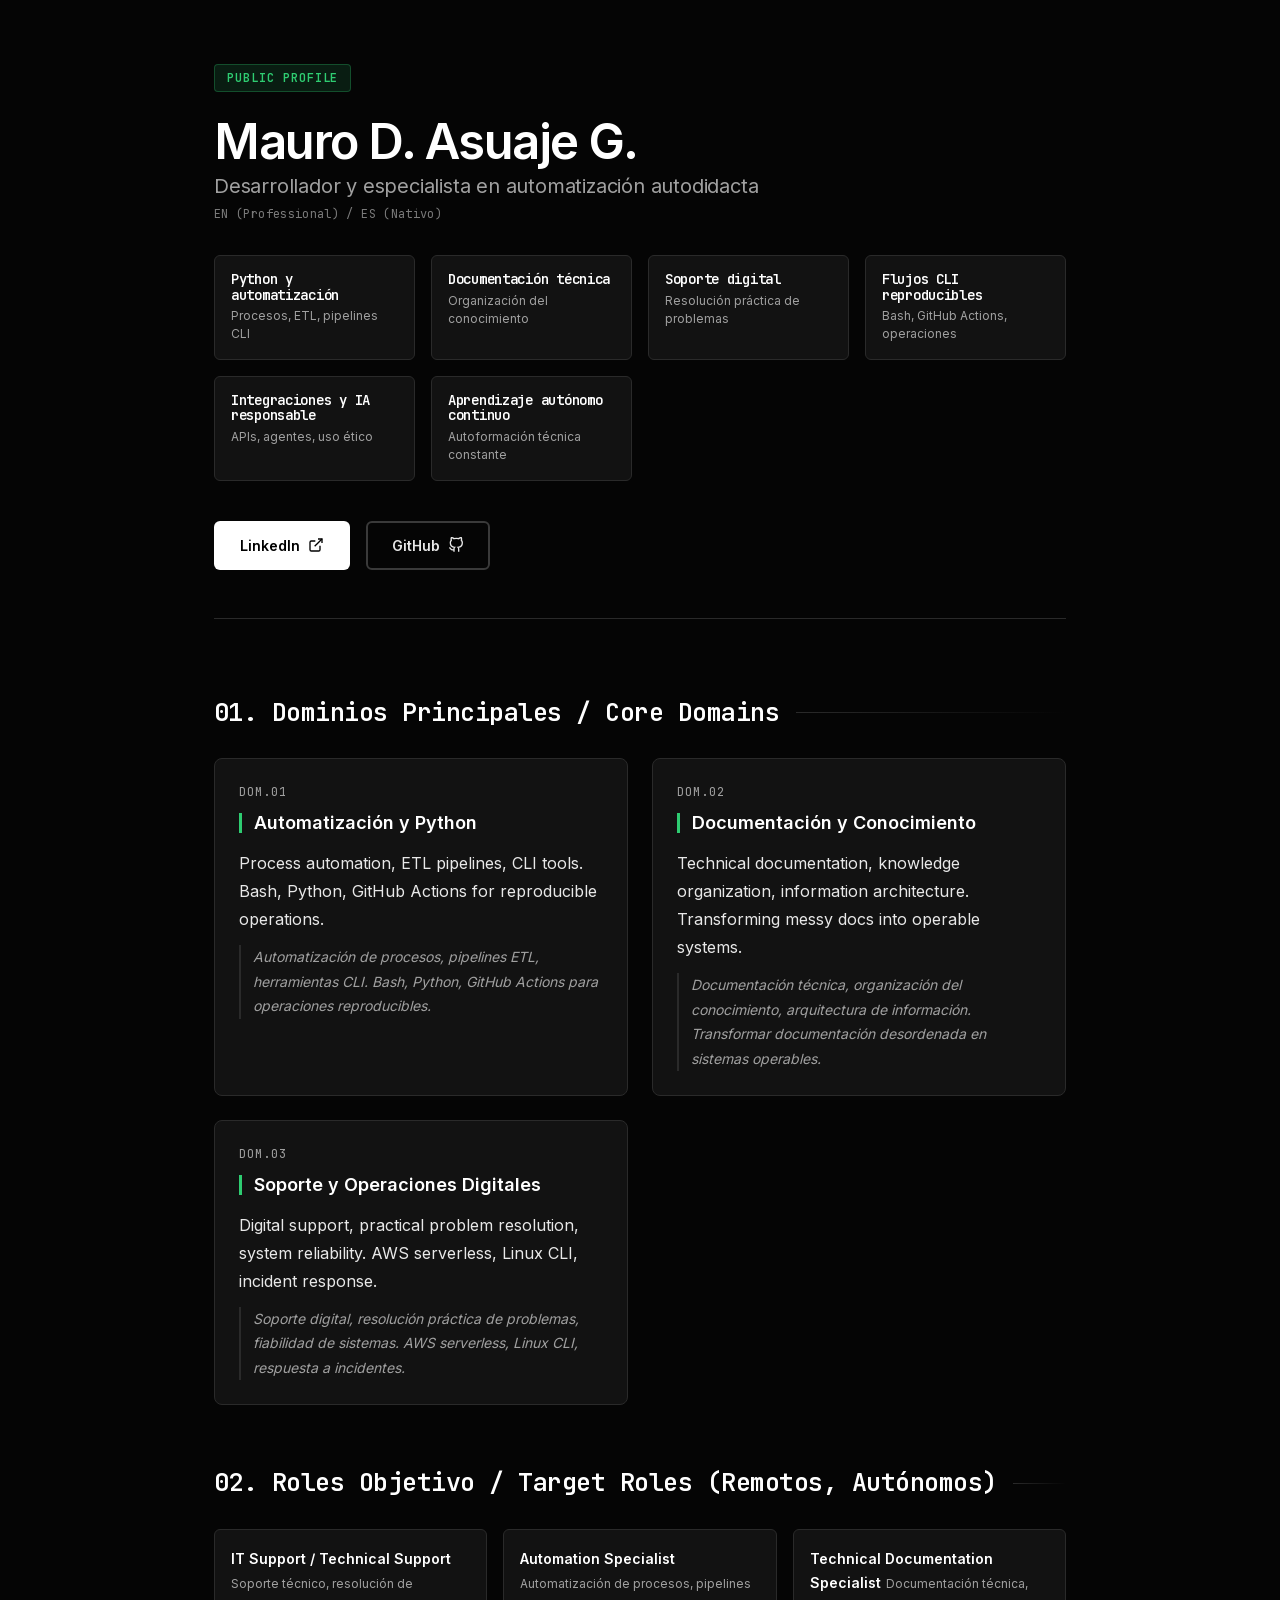
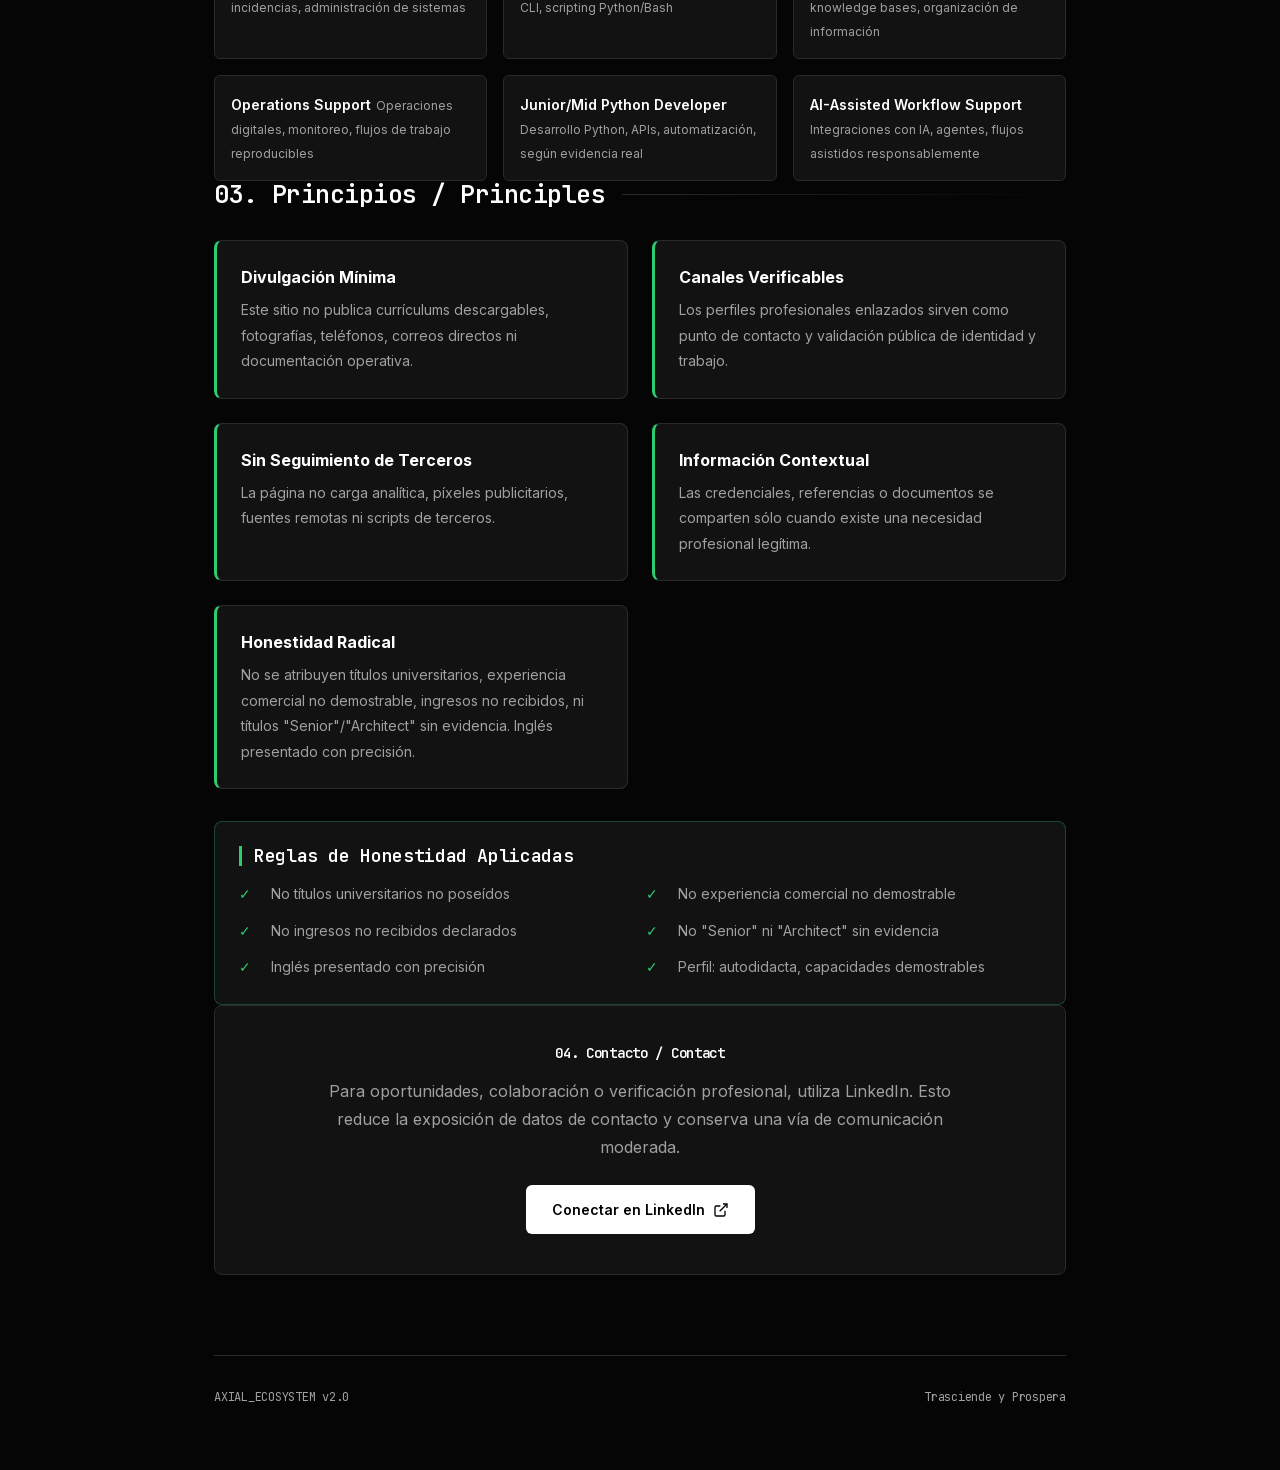
==== commit bbf00600: "Update meta descriptions for SEO improvements Corrección rotulo "Desarrollador autodidacta especiali" ====
--- a/index.html
+++ b/index.html
@@ -9,20 +9,20 @@
     
     <!-- SEO & Identity Meta Tags -->
     <title>Mauro D. Asuaje G. | Professional Profile</title>
-    <meta name="description" content="Desarrollador Autodidacta especialista en Automatización. Convierto procesos manuales, documentación desordenada y flujos repetitivos en sistemas digitales simples, documentados y operables. Python, automatización, documentación técnica, soporte digital, flujos CLI, IA responsable.">
+    <meta name="description" content="Desarrollador autodidacta especialista en automatización. Convierto procesos manuales, documentación desordenada y flujos repetitivos en sistemas digitales simples, documentados y operables. Python, automatización, documentación técnica, soporte digital, flujos CLI, IA responsable.">
     <meta name="author" content="Mauro D. Asuaje G.">
     <meta name="robots" content="index, follow">
     
     <!-- OpenGraph / Social Media -->
     <meta property="og:title" content="Mauro D. Asuaje G. | Professional Profile">
-    <meta property="og:description" content="Desarrollador Autodidacta especialista en Automatización. Sistemas digitales simples, documentados y operables.">
+    <meta property="og:description" content="Desarrollador autodidacta especialista en automatización. Sistemas digitales simples, documentados y operables.">
     <meta property="og:type" content="website">
     <meta property="og:url" content="https://mdasuaje.github.io/">
     <meta property="og:locale" content="es_ES">
     <meta property="og:locale:alternate" content="en_US">
     <meta name="twitter:card" content="summary">
     <meta name="twitter:title" content="Mauro D. Asuaje G. | Professional Profile">
-    <meta name="twitter:description" content="Desarrollador Autodidacta especialista en Automatización. Python, automatización, documentación técnica, soporte digital, flujos CLI, IA responsable.">
+    <meta name="twitter:description" content="Desarrollador autodidacta especialista en automatización. Python, automatización, documentación técnica, soporte digital, flujos CLI, IA responsable.">
     
     <!-- JSON-LD Schema -->
     <script type="application/ld+json">
@@ -30,26 +30,22 @@
       "@context": "https://schema.org",
       "@type": "Person",
       "name": "Mauro D. Asuaje G.",
-      "jobTitle": "Self-taught Developer specialized in Automation. Python, Linux CLI, Bash, GitHub Actions, Technical Documentation, Digital Operations, Responsible AI Integrations.",
+      "jobTitle": "Automation Specialist & Self-Taught Developer",
       "url": "https://mdasuaje.github.io/",
       "sameAs": [
         "https://linkedin.com/in/mdasuaje"
       ],
       "knowsAbout": [
+        "Python",
         "Process Automation",
-        "ETL Pipelines",
-        "CLI Tools",
         "Technical Documentation",
-        "Knowledge Organization",
         "Digital Support",
-        "Reproducible CLI Workflows",
+        "CLI Workflows",
+        "AI-Assisted Workflows",
+        "Linux",
         "Bash",
         "GitHub Actions",
-        "Responsible AI Integrations",
-        "APIs",
-        "Agents",
-        "Ethical AI Use",
-        "Continuous Autonomous Learning"
+        "AWS Serverless"
       ]
     }
     </script>
@@ -711,33 +707,33 @@
         <header class="hero">
             <span class="hero-badge mono">PUBLIC PROFILE</span>
             <h1>Mauro D. Asuaje G.</h1>
-            <h2>Desarrollador Autodidacta especialista en Automatización</h2>
+            <h2>Desarrollador y especialista en automatización autodidacta</h2>
             <span class="lang-tag mono">EN (Professional) / ES (Nativo)</span>
             
             <div class="capabilities-grid">
                 <article class="capability">
-                    <span class="capability-name mono">Automation and Python</span>
-                    <span class="capability-desc">Process automation, ETL pipelines, CLI tools. Bash, Python, GitHub Actions for reproducible operations.<br><em>Automatización de procesos, pipelines ETL, herramientas CLI. Bash, Python, GitHub Actions para operaciones reproducibles.</em></span>
+                    <span class="capability-name mono">Python y automatización</span>
+                    <span class="capability-desc">Procesos, ETL, pipelines CLI</span>
                 </article>
                 <article class="capability">
-                    <span class="capability-name mono">Technical Documentation</span>
-                    <span class="capability-desc">Technical documentation, knowledge organization, information architecture. Transforming messy docs into operable systems.<br><em>Documentación técnica, organización del conocimiento, arquitectura de información. Transformar documentación desordenada en sistemas operables.</em></span>
+                    <span class="capability-name mono">Documentación técnica</span>
+                    <span class="capability-desc">Organización del conocimiento</span>
                 </article>
                 <article class="capability">
-                    <span class="capability-name mono">Digital Support</span>
-                    <span class="capability-desc">Digital support, practical problem resolution, system reliability. AWS serverless, Linux CLI, incident response.<br><em>Soporte digital, resolución práctica de problemas, fiabilidad de sistemas. AWS serverless, Linux CLI, respuesta a incidentes.</em></span>
+                    <span class="capability-name mono">Soporte digital</span>
+                    <span class="capability-desc">Resolución práctica de problemas</span>
                 </article>
                 <article class="capability">
-                    <span class="capability-name mono">Reproducible CLI Workflows</span>
-                    <span class="capability-desc">Reproducible CLI workflows. Bash, GitHub Actions, operations automation.<br><em>Flujos CLI reproducibles. Bash, GitHub Actions, automatización de operaciones.</em></span>
+                    <span class="capability-name mono">Flujos CLI reproducibles</span>
+                    <span class="capability-desc">Bash, GitHub Actions, operaciones</span>
                 </article>
                 <article class="capability">
-                    <span class="capability-name mono">Responsible AI Integrations</span>
-                    <span class="capability-desc">Responsible AI integrations. APIs, agents, ethical use.<br><em>Integraciones IA responsable. APIs, agentes, uso ético.</em></span>
+                    <span class="capability-name mono">Integraciones y IA responsable</span>
+                    <span class="capability-desc">APIs, agentes, uso ético</span>
                 </article>
                 <article class="capability">
-                    <span class="capability-name mono">Continuous Autonomous Learning</span>
-                    <span class="capability-desc">Continuous autonomous learning. Constant technical self-training.<br><em>Aprendizaje autónomo continuo. Autoformación técnica constante.</em></span>
+                    <span class="capability-name mono">Aprendizaje autónomo continuo</span>
+                    <span class="capability-desc">Autoformación técnica constante</span>
                 </article>
             </div>
     
@@ -758,52 +754,16 @@
                 </a>
             </div>
         </header>
-
-        <!-- SECCIÓN: PROPUESTA DE VALOR INTEGRAL (DIFERENCIACIÓN Y MADUREZ OPERATIVA) -->
-        <section id="value-proposition" aria-labelledby="val-title" style="margin-top: calc(var(--space-8) * 4);">
-          <h2 id="val-title" style="font-family: var(--font-mono); font-size: var(--fs-xl); border-bottom: 1px solid var(--color-border-dim); padding-bottom: var(--space-2);">
-            00. Ventaja Competitiva e Intersección Generacional
-          </h2>
-          
-          <p style="line-height: var(--lh-relaxed); text-align: justify; margin-bottom: var(--space-6);">
-            Mi propuesta de valor radica en la <strong>madurez de criterio y la resiliencia operativa</strong>, cualidades consolidadas a lo largo de una trayectoria multifacética en diversos contextos laborales. A diferencia de enfoques puramente teóricos o dependientes de interfaces comerciales, mi perfil destaca en el ecosistema de la transformación digital por la capacidad de mitigar la deriva de contexto y estructurar sistemas predecibles bajo restricciones estrictas.
-          </p>
-
-          <div style="display: flex; flex-direction: column; gap: var(--space-4);">
-            
-            <div style="border-left: 3px solid var(--color-accent-primary); padding-left: var(--space-4);">
-              <strong style="font-family: var(--font-mono); display: block;">CLI-First Orchestration vs. Locked Ecosystem Dependency</strong>
-              <span style="font-size: var(--fs-sm); color: var(--color-text-secondary);">
-                I develop solutions designed for the terminal and distributed environments (WSL2/Ubuntu, VPS, serverless architectures). Instead of adopting proprietary or high-cost platforms, I design reproducible flows and infrastructures based on free software and GitOps that guarantee technological sovereignty.
-              </span>
-            </div>
-
-            <div style="border-left: 3px solid var(--color-accent-primary); padding-left: var(--space-4);">
-              <strong style="font-family: var(--font-mono); display: block;">Senior Judgment in Responsible AI and Agentic Workflows</strong>
-              <span style="font-size: var(--fs-sm); color: var(--color-text-secondary);">
-                Against superficial AI adoption, I treat generative models and cognitive agents as software components requiring auditing, network isolation (Zero-Trust), and secure semantic ingestion via structured RAG/ETL pipelines, ensuring data integrity.
-              </span>
-            </div>
-
-            <div style="border-left: 3px solid var(--color-accent-primary); padding-left: var(--space-4);">
-              <strong style="font-family: var(--font-mono); display: block;">Risk Mitigation and Reliability (Document Intelligence)</strong>
-              <span style="font-size: var(--fs-sm); color: var(--color-text-secondary);">
-                Specialized in converting messy operational documentation into logical, actionable systems. My approach is not reactive; I audit permissions, secure variables in volatile memory, and build stable flows where others accumulate technical debt.
-              </span>
-            </div>
-
-          </div>
-        </section>
-
+    
         <!-- CORE DOMAINS -->
         <main id="main-content">
             <section aria-labelledby="domains-heading">
-                <h2 id="domains-heading" class="section-header mono">01. Core Domains / Dominios Principales</h2>
+                <h2 id="domains-heading" class="section-header mono">01. Dominios Principales / Core Domains</h2>
                 <div class="grid">
                     <!-- DOM.01 -->
                     <article class="card">
                         <span class="card-id mono">DOM.01</span>
-                        <h3>Automation and Python</h3>
+                        <h3>Automatización y Python</h3>
                         <div class="bilingual-text">
                             <p class="en-text" lang="en">Process automation, ETL pipelines, CLI tools. Bash, Python, GitHub Actions for reproducible operations.</p>
                             <p class="es-text" lang="es">Automatización de procesos, pipelines ETL, herramientas CLI. Bash, Python, GitHub Actions para operaciones reproducibles.</p>
@@ -813,7 +773,7 @@
                     <!-- DOM.02 -->
                     <article class="card">
                         <span class="card-id mono">DOM.02</span>
-                        <h3>Technical Documentation</h3>
+                        <h3>Documentación y Conocimiento</h3>
                         <div class="bilingual-text">
                             <p class="en-text" lang="en">Technical documentation, knowledge organization, information architecture. Transforming messy docs into operable systems.</p>
                             <p class="es-text" lang="es">Documentación técnica, organización del conocimiento, arquitectura de información. Transformar documentación desordenada en sistemas operables.</p>
@@ -823,7 +783,7 @@
                     <!-- DOM.03 -->
                     <article class="card">
                         <span class="card-id mono">DOM.03</span>
-                        <h3>Digital Support</h3>
+                        <h3>Soporte y Operaciones Digitales</h3>
                         <div class="bilingual-text">
                             <p class="en-text" lang="en">Digital support, practical problem resolution, system reliability. AWS serverless, Linux CLI, incident response.</p>
                             <p class="es-text" lang="es">Soporte digital, resolución práctica de problemas, fiabilidad de sistemas. AWS serverless, Linux CLI, respuesta a incidentes.</p>
@@ -834,7 +794,7 @@
             
             <!-- TARGET ROLES -->
             <section aria-labelledby="roles-heading">
-                <h2 id="roles-heading" class="section-header mono">02. Target Roles / Roles Objetivo (Remotos, Autónomos)</h2>
+                <h2 id="roles-heading" class="section-header mono">02. Roles Objetivo / Target Roles (Remotos, Autónomos)</h2>
                 <div class="roles-grid">
                     <article class="role-card">
                         <span class="role-title">IT Support / Technical Support</span>
@@ -865,27 +825,27 @@
             
             <!-- PRINCIPLES -->
             <section aria-labelledby="principles-heading">
-                <h2 id="principles-heading" class="section-header mono">03. Principles / Principios</h2>
+                <h2 id="principles-heading" class="section-header mono">03. Principios / Principles</h2>
                 <div class="principles">
                     <article class="principle">
-                        <strong>Minimum Disclosure</strong>
-                        <span>This site does not publish downloadable resumes, photographs, phone numbers, direct emails, or operational documentation.</span>
+                        <strong>Divulgación Mínima</strong>
+                        <span>Este sitio no publica currículums descargables, fotografías, teléfonos, correos directos ni documentación operativa.</span>
                     </article>
                     <article class="principle">
-                        <strong>Verifiable Channels</strong>
-                        <span>Linked professional profiles serve as contact points and public validation of identity and work.</span>
+                        <strong>Canales Verificables</strong>
+                        <span>Los perfiles profesionales enlazados sirven como punto de contacto y validación pública de identidad y trabajo.</span>
                     </article>
                     <article class="principle">
-                        <strong>No Third-Party Tracking</strong>
-                        <span>The page loads no analytics, advertising pixels, remote fonts, or third-party scripts.</span>
+                        <strong>Sin Seguimiento de Terceros</strong>
+                        <span>La página no carga analítica, píxeles publicitarios, fuentes remotas ni scripts de terceros.</span>
                     </article>
                     <article class="principle">
-                        <strong>Contextual Information</strong>
-                        <span>Credentials, references, or documents are shared only when a legitimate professional need exists.</span>
+                        <strong>Información Contextual</strong>
+                        <span>Las credenciales, referencias o documentos se comparten sólo cuando existe una necesidad profesional legítima.</span>
                     </article>
                     <article class="principle">
-                        <strong>Radical Honesty</strong>
-                        <span>No university degrees not held, no undemonstrable commercial experience, no undeclared income received, no "Senior"/"Architect" titles without evidence. English presented accurately.</span>
+                        <strong>Honestidad Radical</strong>
+                        <span>No se atribuyen títulos universitarios, experiencia comercial no demostrable, ingresos no recibidos, ni títulos "Senior"/"Architect" sin evidencia. Inglés presentado con precisión.</span>
                     </article>
                 </div>
             </section>
@@ -893,22 +853,22 @@
             <!-- HONESTY NOTICE -->
             <section aria-labelledby="honesty-heading">
                 <div class="honesty-notice">
-                    <h3 class="mono">Applied Honesty Rules</h3>
+                    <h3 class="mono">Reglas de Honestidad Aplicadas</h3>
                     <ul class="honesty-list">
-                        <li>No university degrees not held</li>
-                        <li>No undemonstrable commercial experience</li>
-                        <li>No undeclared income reported</li>
-                        <li>No "Senior" nor "Architect" without evidence</li>
-                        <li>English presented accurately</li>
-                        <li>Profile: self-taught, demonstrable capabilities</li>
+                        <li>No títulos universitarios no poseídos</li>
+                        <li>No experiencia comercial no demostrable</li>
+                        <li>No ingresos no recibidos declarados</li>
+                        <li>No "Senior" ni "Architect" sin evidencia</li>
+                        <li>Inglés presentado con precisión</li>
+                        <li>Perfil: autodidacta, capacidades demostrables</li>
                     </ul>
                 </div>
             </section>
             
             <!-- CONTACT -->
             <section aria-labelledby="contact-heading" class="contact">
-                <h2 id="contact-heading" class="mono">04. Contact / Contacto</h2>
-                <p>For opportunities, collaboration or professional verification, use LinkedIn. This reduces contact data exposure and preserves a moderated communication channel.</p>
+                <h2 id="contact-heading" class="mono">04. Contacto / Contact</h2>
+                <p>Para oportunidades, colaboración o verificación profesional, utiliza LinkedIn. Esto reduce la exposición de datos de contacto y conserva una vía de comunicación moderada.</p>
                 <div class="cta-group" style="justify-content: center;">
                     <a class="cta-btn" href="https://www.linkedin.com/in/mdasuaje" target="_blank" rel="me noopener noreferrer" aria-label="Enviar mensaje por LinkedIn">
                         Conectar en LinkedIn
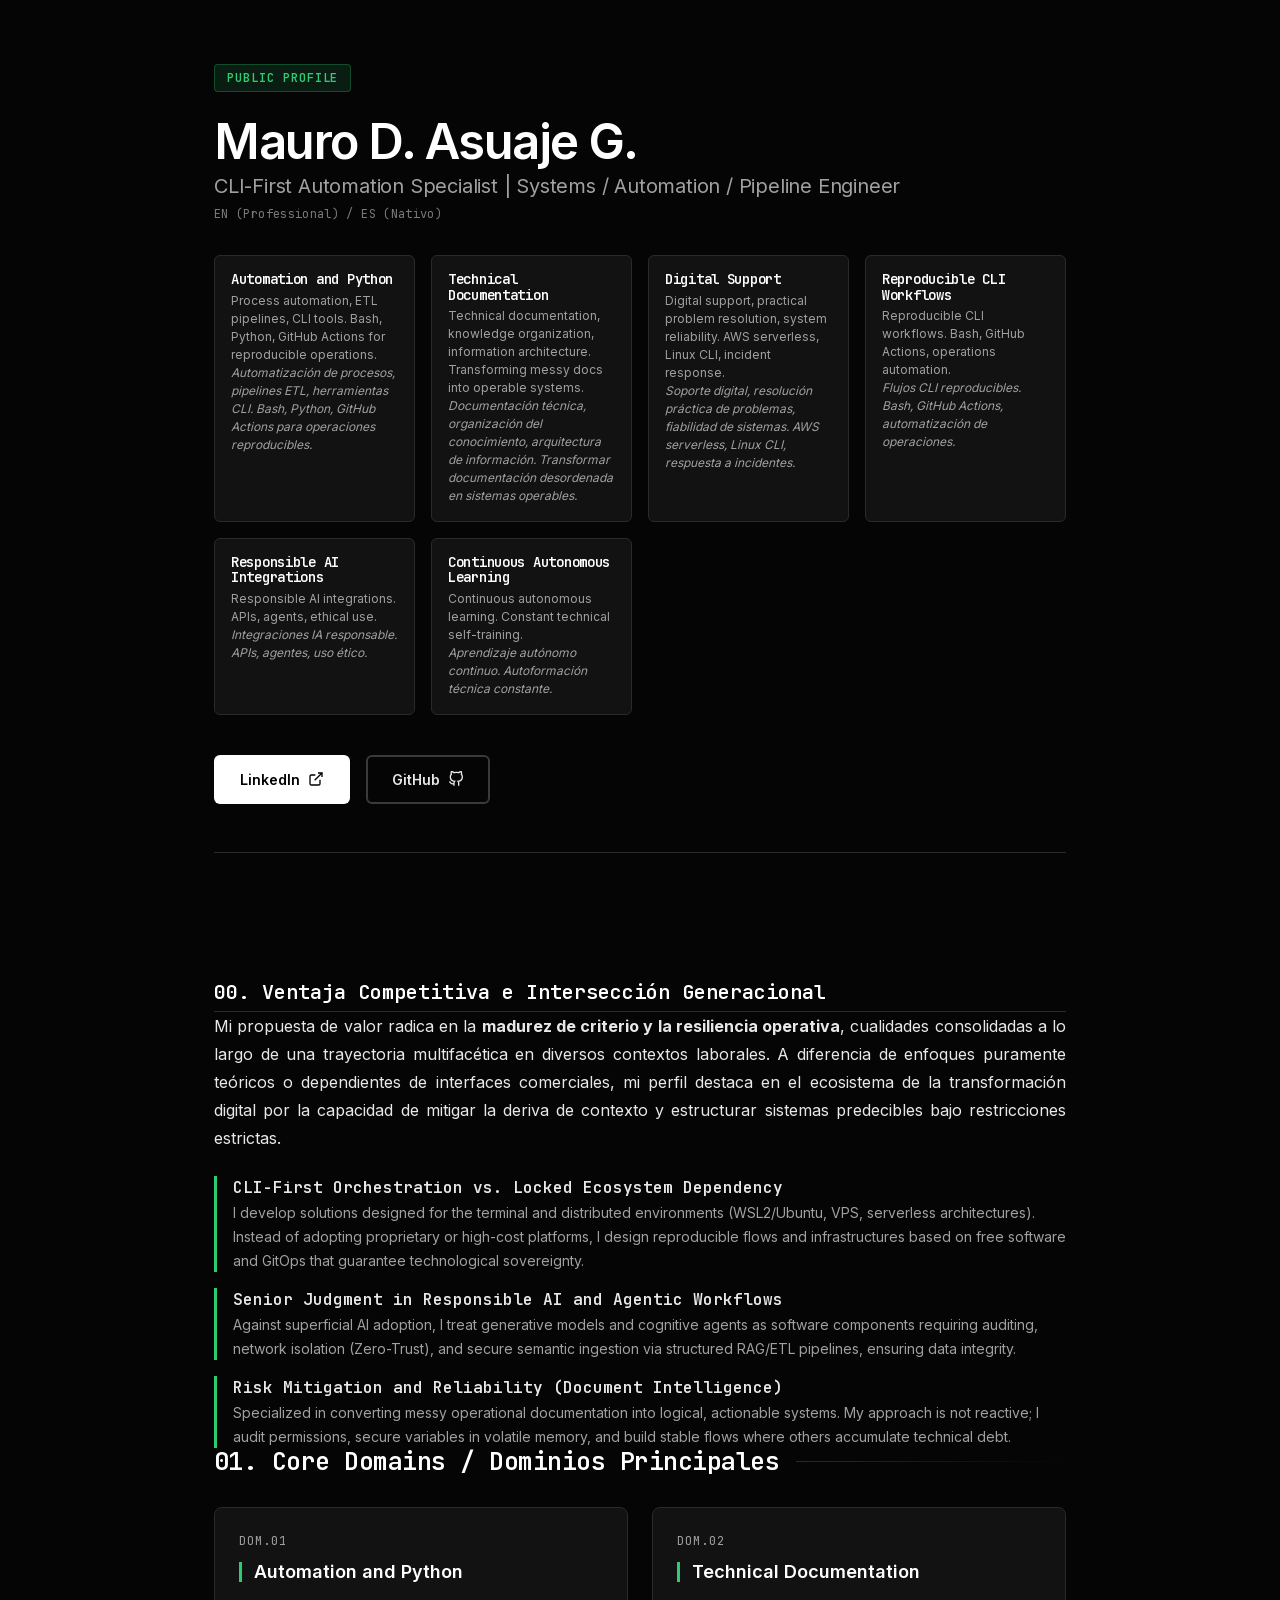
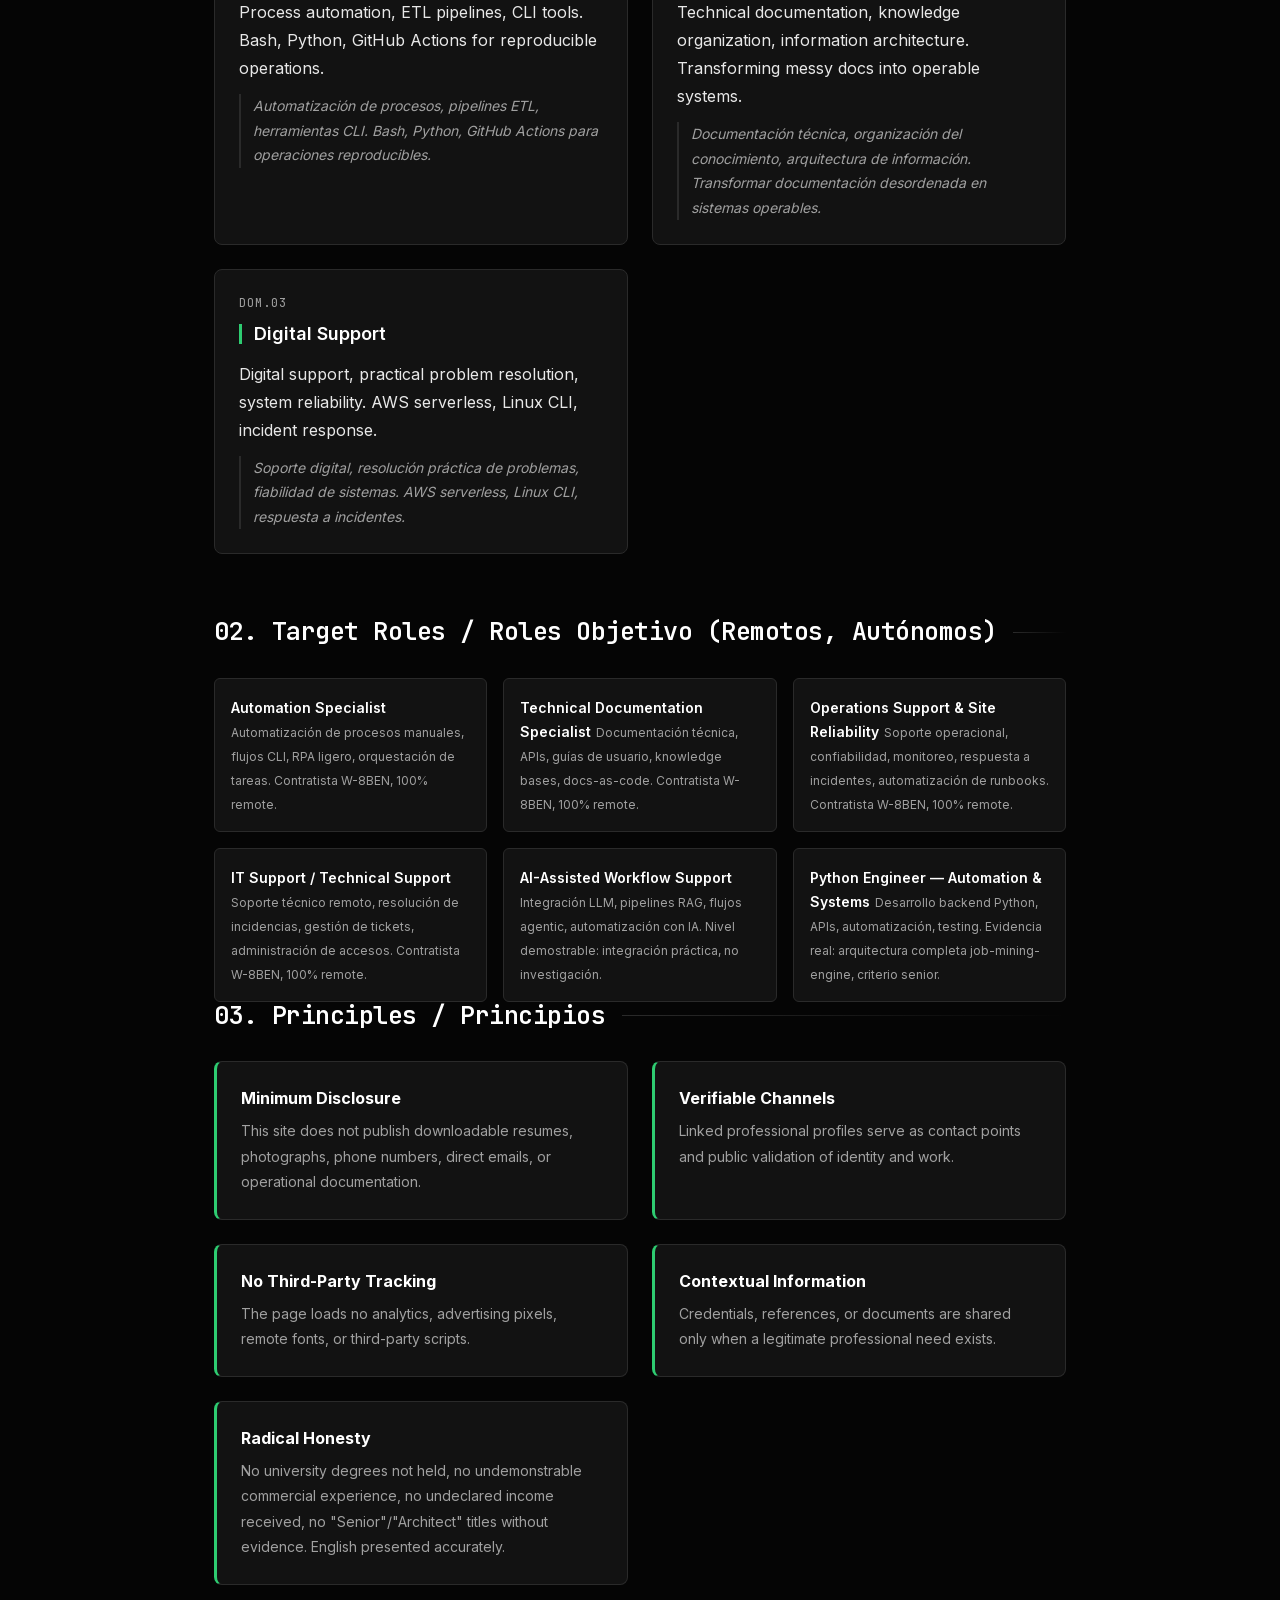
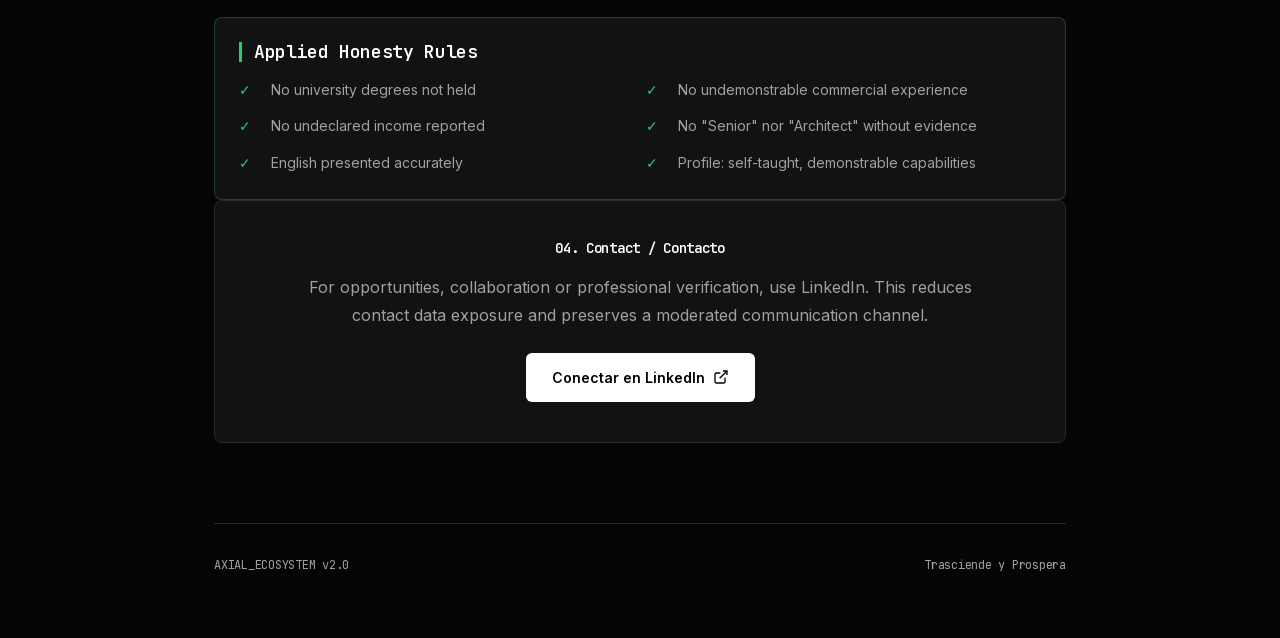
==== commit 65895999: "feat(portfolio): sincronizar roles objetivo con profile/mauro.yaml (job-mining-engine) - Hero h2: CL" ====
--- a/index.html
+++ b/index.html
@@ -9,20 +9,20 @@
     
     <!-- SEO & Identity Meta Tags -->
     <title>Mauro D. Asuaje G. | Professional Profile</title>
-    <meta name="description" content="Desarrollador autodidacta especialista en automatización. Convierto procesos manuales, documentación desordenada y flujos repetitivos en sistemas digitales simples, documentados y operables. Python, automatización, documentación técnica, soporte digital, flujos CLI, IA responsable.">
+    <meta name="description" content="Desarrollador Autodidacta especialista en Automatización. Convierto procesos manuales, documentación desordenada y flujos repetitivos en sistemas digitales simples, documentados y operables. Python, automatización, documentación técnica, soporte digital, flujos CLI, IA responsable.">
     <meta name="author" content="Mauro D. Asuaje G.">
     <meta name="robots" content="index, follow">
     
     <!-- OpenGraph / Social Media -->
     <meta property="og:title" content="Mauro D. Asuaje G. | Professional Profile">
-    <meta property="og:description" content="Desarrollador autodidacta especialista en automatización. Sistemas digitales simples, documentados y operables.">
+    <meta property="og:description" content="Desarrollador Autodidacta especialista en Automatización. Sistemas digitales simples, documentados y operables.">
     <meta property="og:type" content="website">
     <meta property="og:url" content="https://mdasuaje.github.io/">
     <meta property="og:locale" content="es_ES">
     <meta property="og:locale:alternate" content="en_US">
     <meta name="twitter:card" content="summary">
     <meta name="twitter:title" content="Mauro D. Asuaje G. | Professional Profile">
-    <meta name="twitter:description" content="Desarrollador autodidacta especialista en automatización. Python, automatización, documentación técnica, soporte digital, flujos CLI, IA responsable.">
+    <meta name="twitter:description" content="Desarrollador Autodidacta especialista en Automatización. Python, automatización, documentación técnica, soporte digital, flujos CLI, IA responsable.">
     
     <!-- JSON-LD Schema -->
     <script type="application/ld+json">
@@ -30,22 +30,26 @@
       "@context": "https://schema.org",
       "@type": "Person",
       "name": "Mauro D. Asuaje G.",
-      "jobTitle": "Automation Specialist & Self-Taught Developer",
+      "jobTitle": "Self-taught Developer specialized in Automation. Python, Linux CLI, Bash, GitHub Actions, Technical Documentation, Digital Operations, Responsible AI Integrations.",
       "url": "https://mdasuaje.github.io/",
       "sameAs": [
         "https://linkedin.com/in/mdasuaje"
       ],
       "knowsAbout": [
-        "Python",
         "Process Automation",
+        "ETL Pipelines",
+        "CLI Tools",
         "Technical Documentation",
+        "Knowledge Organization",
         "Digital Support",
-        "CLI Workflows",
-        "AI-Assisted Workflows",
-        "Linux",
+        "Reproducible CLI Workflows",
         "Bash",
         "GitHub Actions",
-        "AWS Serverless"
+        "Responsible AI Integrations",
+        "APIs",
+        "Agents",
+        "Ethical AI Use",
+        "Continuous Autonomous Learning"
       ]
     }
     </script>
@@ -707,33 +711,33 @@
         <header class="hero">
             <span class="hero-badge mono">PUBLIC PROFILE</span>
             <h1>Mauro D. Asuaje G.</h1>
-            <h2>Desarrollador y especialista en automatización autodidacta</h2>
+            <h2>CLI-First Automation Specialist | Systems / Automation / Pipeline Engineer</h2>
             <span class="lang-tag mono">EN (Professional) / ES (Nativo)</span>
             
             <div class="capabilities-grid">
                 <article class="capability">
-                    <span class="capability-name mono">Python y automatización</span>
-                    <span class="capability-desc">Procesos, ETL, pipelines CLI</span>
+                    <span class="capability-name mono">Automation and Python</span>
+                    <span class="capability-desc">Process automation, ETL pipelines, CLI tools. Bash, Python, GitHub Actions for reproducible operations.<br><em>Automatización de procesos, pipelines ETL, herramientas CLI. Bash, Python, GitHub Actions para operaciones reproducibles.</em></span>
                 </article>
                 <article class="capability">
-                    <span class="capability-name mono">Documentación técnica</span>
-                    <span class="capability-desc">Organización del conocimiento</span>
+                    <span class="capability-name mono">Technical Documentation</span>
+                    <span class="capability-desc">Technical documentation, knowledge organization, information architecture. Transforming messy docs into operable systems.<br><em>Documentación técnica, organización del conocimiento, arquitectura de información. Transformar documentación desordenada en sistemas operables.</em></span>
                 </article>
                 <article class="capability">
-                    <span class="capability-name mono">Soporte digital</span>
-                    <span class="capability-desc">Resolución práctica de problemas</span>
+                    <span class="capability-name mono">Digital Support</span>
+                    <span class="capability-desc">Digital support, practical problem resolution, system reliability. AWS serverless, Linux CLI, incident response.<br><em>Soporte digital, resolución práctica de problemas, fiabilidad de sistemas. AWS serverless, Linux CLI, respuesta a incidentes.</em></span>
                 </article>
                 <article class="capability">
-                    <span class="capability-name mono">Flujos CLI reproducibles</span>
-                    <span class="capability-desc">Bash, GitHub Actions, operaciones</span>
+                    <span class="capability-name mono">Reproducible CLI Workflows</span>
+                    <span class="capability-desc">Reproducible CLI workflows. Bash, GitHub Actions, operations automation.<br><em>Flujos CLI reproducibles. Bash, GitHub Actions, automatización de operaciones.</em></span>
                 </article>
                 <article class="capability">
-                    <span class="capability-name mono">Integraciones y IA responsable</span>
-                    <span class="capability-desc">APIs, agentes, uso ético</span>
+                    <span class="capability-name mono">Responsible AI Integrations</span>
+                    <span class="capability-desc">Responsible AI integrations. APIs, agents, ethical use.<br><em>Integraciones IA responsable. APIs, agentes, uso ético.</em></span>
                 </article>
                 <article class="capability">
-                    <span class="capability-name mono">Aprendizaje autónomo continuo</span>
-                    <span class="capability-desc">Autoformación técnica constante</span>
+                    <span class="capability-name mono">Continuous Autonomous Learning</span>
+                    <span class="capability-desc">Continuous autonomous learning. Constant technical self-training.<br><em>Aprendizaje autónomo continuo. Autoformación técnica constante.</em></span>
                 </article>
             </div>
     
@@ -754,16 +758,52 @@
                 </a>
             </div>
         </header>
-    
+
+        <!-- SECCIÓN: PROPUESTA DE VALOR INTEGRAL (DIFERENCIACIÓN Y MADUREZ OPERATIVA) -->
+        <section id="value-proposition" aria-labelledby="val-title" style="margin-top: calc(var(--space-8) * 4);">
+          <h2 id="val-title" style="font-family: var(--font-mono); font-size: var(--fs-xl); border-bottom: 1px solid var(--color-border-dim); padding-bottom: var(--space-2);">
+            00. Ventaja Competitiva e Intersección Generacional
+          </h2>
+          
+          <p style="line-height: var(--lh-relaxed); text-align: justify; margin-bottom: var(--space-6);">
+            Mi propuesta de valor radica en la <strong>madurez de criterio y la resiliencia operativa</strong>, cualidades consolidadas a lo largo de una trayectoria multifacética en diversos contextos laborales. A diferencia de enfoques puramente teóricos o dependientes de interfaces comerciales, mi perfil destaca en el ecosistema de la transformación digital por la capacidad de mitigar la deriva de contexto y estructurar sistemas predecibles bajo restricciones estrictas.
+          </p>
+
+          <div style="display: flex; flex-direction: column; gap: var(--space-4);">
+            
+            <div style="border-left: 3px solid var(--color-accent-primary); padding-left: var(--space-4);">
+              <strong style="font-family: var(--font-mono); display: block;">CLI-First Orchestration vs. Locked Ecosystem Dependency</strong>
+              <span style="font-size: var(--fs-sm); color: var(--color-text-secondary);">
+                I develop solutions designed for the terminal and distributed environments (WSL2/Ubuntu, VPS, serverless architectures). Instead of adopting proprietary or high-cost platforms, I design reproducible flows and infrastructures based on free software and GitOps that guarantee technological sovereignty.
+              </span>
+            </div>
+
+            <div style="border-left: 3px solid var(--color-accent-primary); padding-left: var(--space-4);">
+              <strong style="font-family: var(--font-mono); display: block;">Senior Judgment in Responsible AI and Agentic Workflows</strong>
+              <span style="font-size: var(--fs-sm); color: var(--color-text-secondary);">
+                Against superficial AI adoption, I treat generative models and cognitive agents as software components requiring auditing, network isolation (Zero-Trust), and secure semantic ingestion via structured RAG/ETL pipelines, ensuring data integrity.
+              </span>
+            </div>
+
+            <div style="border-left: 3px solid var(--color-accent-primary); padding-left: var(--space-4);">
+              <strong style="font-family: var(--font-mono); display: block;">Risk Mitigation and Reliability (Document Intelligence)</strong>
+              <span style="font-size: var(--fs-sm); color: var(--color-text-secondary);">
+                Specialized in converting messy operational documentation into logical, actionable systems. My approach is not reactive; I audit permissions, secure variables in volatile memory, and build stable flows where others accumulate technical debt.
+              </span>
+            </div>
+
+          </div>
+        </section>
+
         <!-- CORE DOMAINS -->
         <main id="main-content">
             <section aria-labelledby="domains-heading">
-                <h2 id="domains-heading" class="section-header mono">01. Dominios Principales / Core Domains</h2>
+                <h2 id="domains-heading" class="section-header mono">01. Core Domains / Dominios Principales</h2>
                 <div class="grid">
                     <!-- DOM.01 -->
                     <article class="card">
                         <span class="card-id mono">DOM.01</span>
-                        <h3>Automatización y Python</h3>
+                        <h3>Automation and Python</h3>
                         <div class="bilingual-text">
                             <p class="en-text" lang="en">Process automation, ETL pipelines, CLI tools. Bash, Python, GitHub Actions for reproducible operations.</p>
                             <p class="es-text" lang="es">Automatización de procesos, pipelines ETL, herramientas CLI. Bash, Python, GitHub Actions para operaciones reproducibles.</p>
@@ -773,7 +813,7 @@
                     <!-- DOM.02 -->
                     <article class="card">
                         <span class="card-id mono">DOM.02</span>
-                        <h3>Documentación y Conocimiento</h3>
+                        <h3>Technical Documentation</h3>
                         <div class="bilingual-text">
                             <p class="en-text" lang="en">Technical documentation, knowledge organization, information architecture. Transforming messy docs into operable systems.</p>
                             <p class="es-text" lang="es">Documentación técnica, organización del conocimiento, arquitectura de información. Transformar documentación desordenada en sistemas operables.</p>
@@ -783,7 +823,7 @@
                     <!-- DOM.03 -->
                     <article class="card">
                         <span class="card-id mono">DOM.03</span>
-                        <h3>Soporte y Operaciones Digitales</h3>
+                        <h3>Digital Support</h3>
                         <div class="bilingual-text">
                             <p class="en-text" lang="en">Digital support, practical problem resolution, system reliability. AWS serverless, Linux CLI, incident response.</p>
                             <p class="es-text" lang="es">Soporte digital, resolución práctica de problemas, fiabilidad de sistemas. AWS serverless, Linux CLI, respuesta a incidentes.</p>
@@ -794,58 +834,58 @@
             
             <!-- TARGET ROLES -->
             <section aria-labelledby="roles-heading">
-                <h2 id="roles-heading" class="section-header mono">02. Roles Objetivo / Target Roles (Remotos, Autónomos)</h2>
+                <h2 id="roles-heading" class="section-header mono">02. Target Roles / Roles Objetivo (Remotos, Autónomos)</h2>
                 <div class="roles-grid">
                     <article class="role-card">
-                        <span class="role-title">IT Support / Technical Support</span>
-                        <span class="role-desc">Soporte técnico, resolución de incidencias, administración de sistemas</span>
-                    </article>
-                    <article class="role-card">
                         <span class="role-title">Automation Specialist</span>
-                        <span class="role-desc">Automatización de procesos, pipelines CLI, scripting Python/Bash</span>
+                        <span class="role-desc">Automatización de procesos manuales, flujos CLI, RPA ligero, orquestación de tareas. Contratista W-8BEN, 100% remote.</span>
                     </article>
                     <article class="role-card">
                         <span class="role-title">Technical Documentation Specialist</span>
-                        <span class="role-desc">Documentación técnica, knowledge bases, organización de información</span>
+                        <span class="role-desc">Documentación técnica, APIs, guías de usuario, knowledge bases, docs-as-code. Contratista W-8BEN, 100% remote.</span>
                     </article>
                     <article class="role-card">
-                        <span class="role-title">Operations Support</span>
-                        <span class="role-desc">Operaciones digitales, monitoreo, flujos de trabajo reproducibles</span>
+                        <span class="role-title">Operations Support & Site Reliability</span>
+                        <span class="role-desc">Soporte operacional, confiabilidad, monitoreo, respuesta a incidentes, automatización de runbooks. Contratista W-8BEN, 100% remote.</span>
                     </article>
                     <article class="role-card">
-                        <span class="role-title">Junior/Mid Python Developer</span>
-                        <span class="role-desc">Desarrollo Python, APIs, automatización, según evidencia real</span>
+                        <span class="role-title">IT Support / Technical Support</span>
+                        <span class="role-desc">Soporte técnico remoto, resolución de incidencias, gestión de tickets, administración de accesos. Contratista W-8BEN, 100% remote.</span>
                     </article>
                     <article class="role-card">
                         <span class="role-title">AI-Assisted Workflow Support</span>
-                        <span class="role-desc">Integraciones con IA, agentes, flujos asistidos responsablemente</span>
+                        <span class="role-desc">Integración LLM, pipelines RAG, flujos agentic, automatización con IA. Nivel demostrable: integración práctica, no investigación.</span>
+                    </article>
+                    <article class="role-card">
+                        <span class="role-title">Python Engineer — Automation & Systems</span>
+                        <span class="role-desc">Desarrollo backend Python, APIs, automatización, testing. Evidencia real: arquitectura completa job-mining-engine, criterio senior.</span>
                     </article>
                 </div>
             </section>
             
             <!-- PRINCIPLES -->
             <section aria-labelledby="principles-heading">
-                <h2 id="principles-heading" class="section-header mono">03. Principios / Principles</h2>
+                <h2 id="principles-heading" class="section-header mono">03. Principles / Principios</h2>
                 <div class="principles">
                     <article class="principle">
-                        <strong>Divulgación Mínima</strong>
-                        <span>Este sitio no publica currículums descargables, fotografías, teléfonos, correos directos ni documentación operativa.</span>
+                        <strong>Minimum Disclosure</strong>
+                        <span>This site does not publish downloadable resumes, photographs, phone numbers, direct emails, or operational documentation.</span>
                     </article>
                     <article class="principle">
-                        <strong>Canales Verificables</strong>
-                        <span>Los perfiles profesionales enlazados sirven como punto de contacto y validación pública de identidad y trabajo.</span>
+                        <strong>Verifiable Channels</strong>
+                        <span>Linked professional profiles serve as contact points and public validation of identity and work.</span>
                     </article>
                     <article class="principle">
-                        <strong>Sin Seguimiento de Terceros</strong>
-                        <span>La página no carga analítica, píxeles publicitarios, fuentes remotas ni scripts de terceros.</span>
+                        <strong>No Third-Party Tracking</strong>
+                        <span>The page loads no analytics, advertising pixels, remote fonts, or third-party scripts.</span>
                     </article>
                     <article class="principle">
-                        <strong>Información Contextual</strong>
-                        <span>Las credenciales, referencias o documentos se comparten sólo cuando existe una necesidad profesional legítima.</span>
+                        <strong>Contextual Information</strong>
+                        <span>Credentials, references, or documents are shared only when a legitimate professional need exists.</span>
                     </article>
                     <article class="principle">
-                        <strong>Honestidad Radical</strong>
-                        <span>No se atribuyen títulos universitarios, experiencia comercial no demostrable, ingresos no recibidos, ni títulos "Senior"/"Architect" sin evidencia. Inglés presentado con precisión.</span>
+                        <strong>Radical Honesty</strong>
+                        <span>No university degrees not held, no undemonstrable commercial experience, no undeclared income received, no "Senior"/"Architect" titles without evidence. English presented accurately.</span>
                     </article>
                 </div>
             </section>
@@ -853,22 +893,22 @@
             <!-- HONESTY NOTICE -->
             <section aria-labelledby="honesty-heading">
                 <div class="honesty-notice">
-                    <h3 class="mono">Reglas de Honestidad Aplicadas</h3>
+                    <h3 class="mono">Applied Honesty Rules</h3>
                     <ul class="honesty-list">
-                        <li>No títulos universitarios no poseídos</li>
-                        <li>No experiencia comercial no demostrable</li>
-                        <li>No ingresos no recibidos declarados</li>
-                        <li>No "Senior" ni "Architect" sin evidencia</li>
-                        <li>Inglés presentado con precisión</li>
-                        <li>Perfil: autodidacta, capacidades demostrables</li>
+                        <li>No university degrees not held</li>
+                        <li>No undemonstrable commercial experience</li>
+                        <li>No undeclared income reported</li>
+                        <li>No "Senior" nor "Architect" without evidence</li>
+                        <li>English presented accurately</li>
+                        <li>Profile: self-taught, demonstrable capabilities</li>
                     </ul>
                 </div>
             </section>
             
             <!-- CONTACT -->
             <section aria-labelledby="contact-heading" class="contact">
-                <h2 id="contact-heading" class="mono">04. Contacto / Contact</h2>
-                <p>Para oportunidades, colaboración o verificación profesional, utiliza LinkedIn. Esto reduce la exposición de datos de contacto y conserva una vía de comunicación moderada.</p>
+                <h2 id="contact-heading" class="mono">04. Contact / Contacto</h2>
+                <p>For opportunities, collaboration or professional verification, use LinkedIn. This reduces contact data exposure and preserves a moderated communication channel.</p>
                 <div class="cta-group" style="justify-content: center;">
                     <a class="cta-btn" href="https://www.linkedin.com/in/mdasuaje" target="_blank" rel="me noopener noreferrer" aria-label="Enviar mensaje por LinkedIn">
                         Conectar en LinkedIn
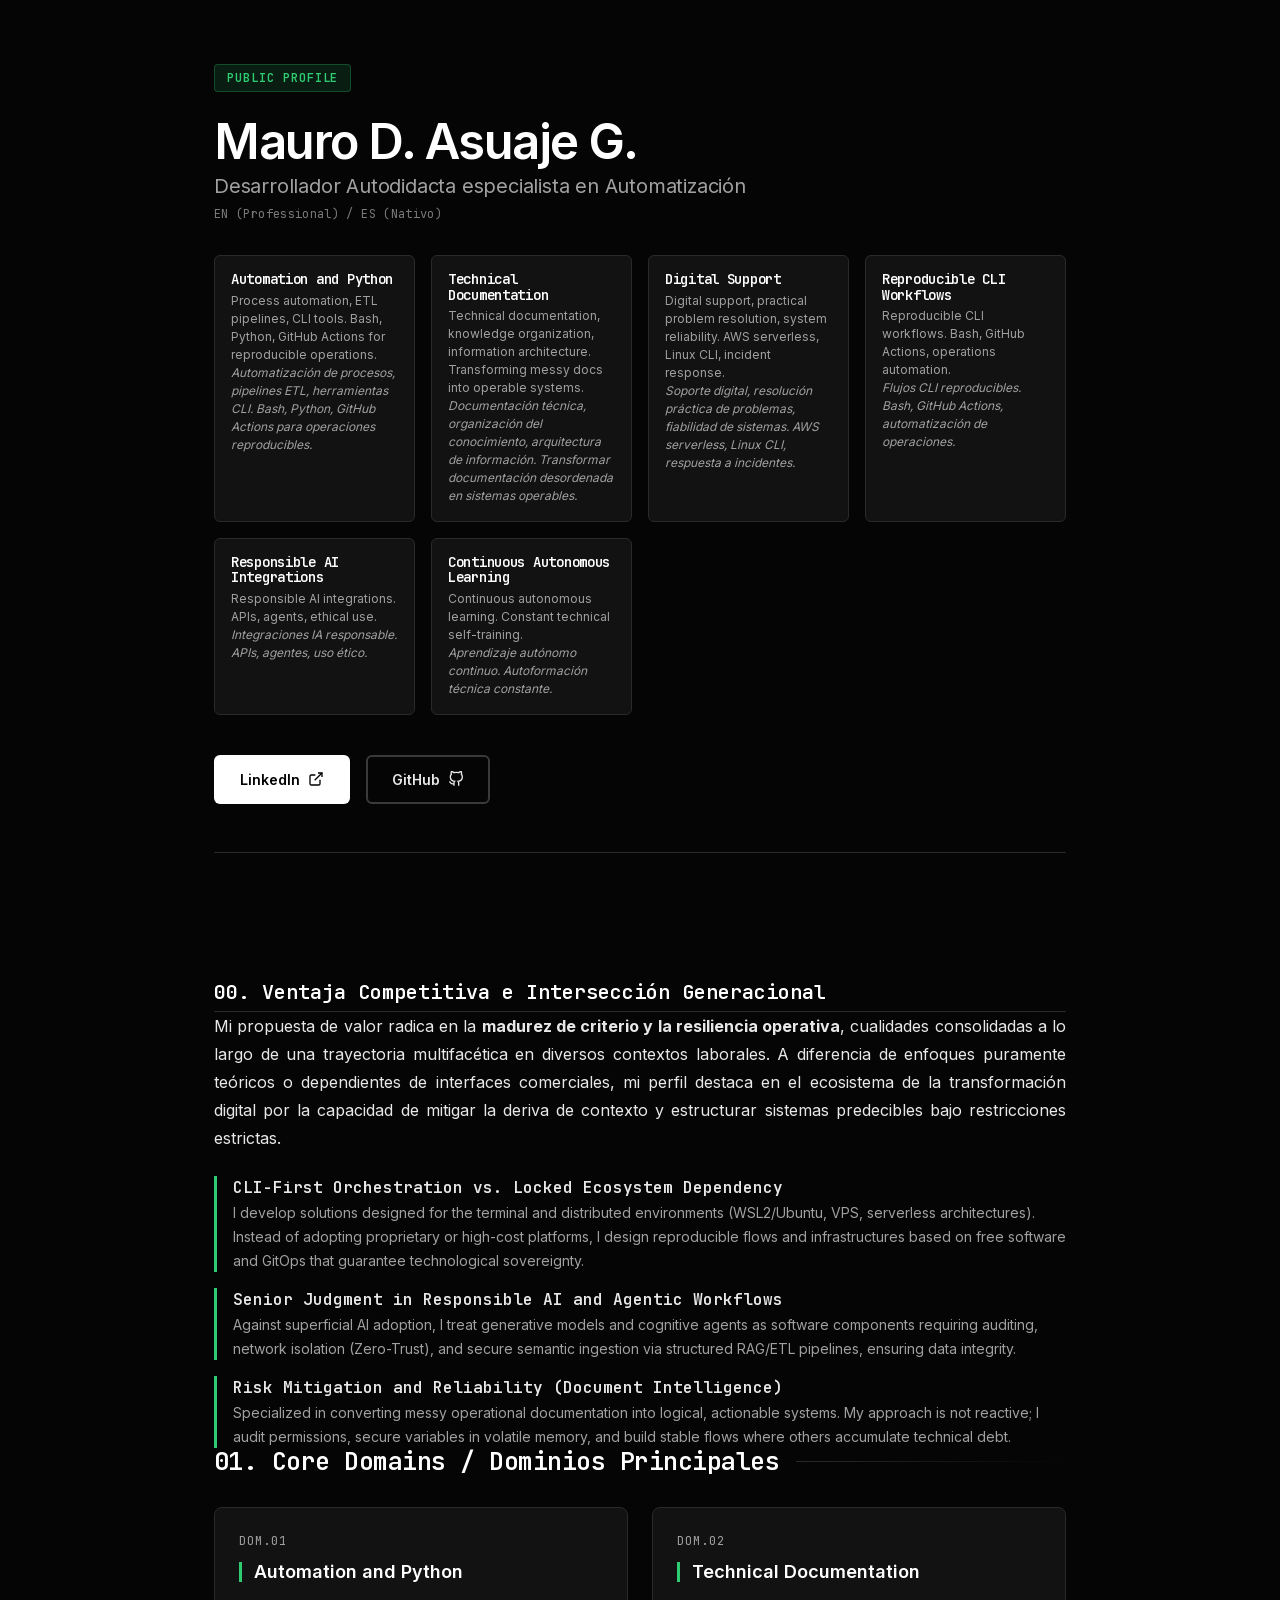
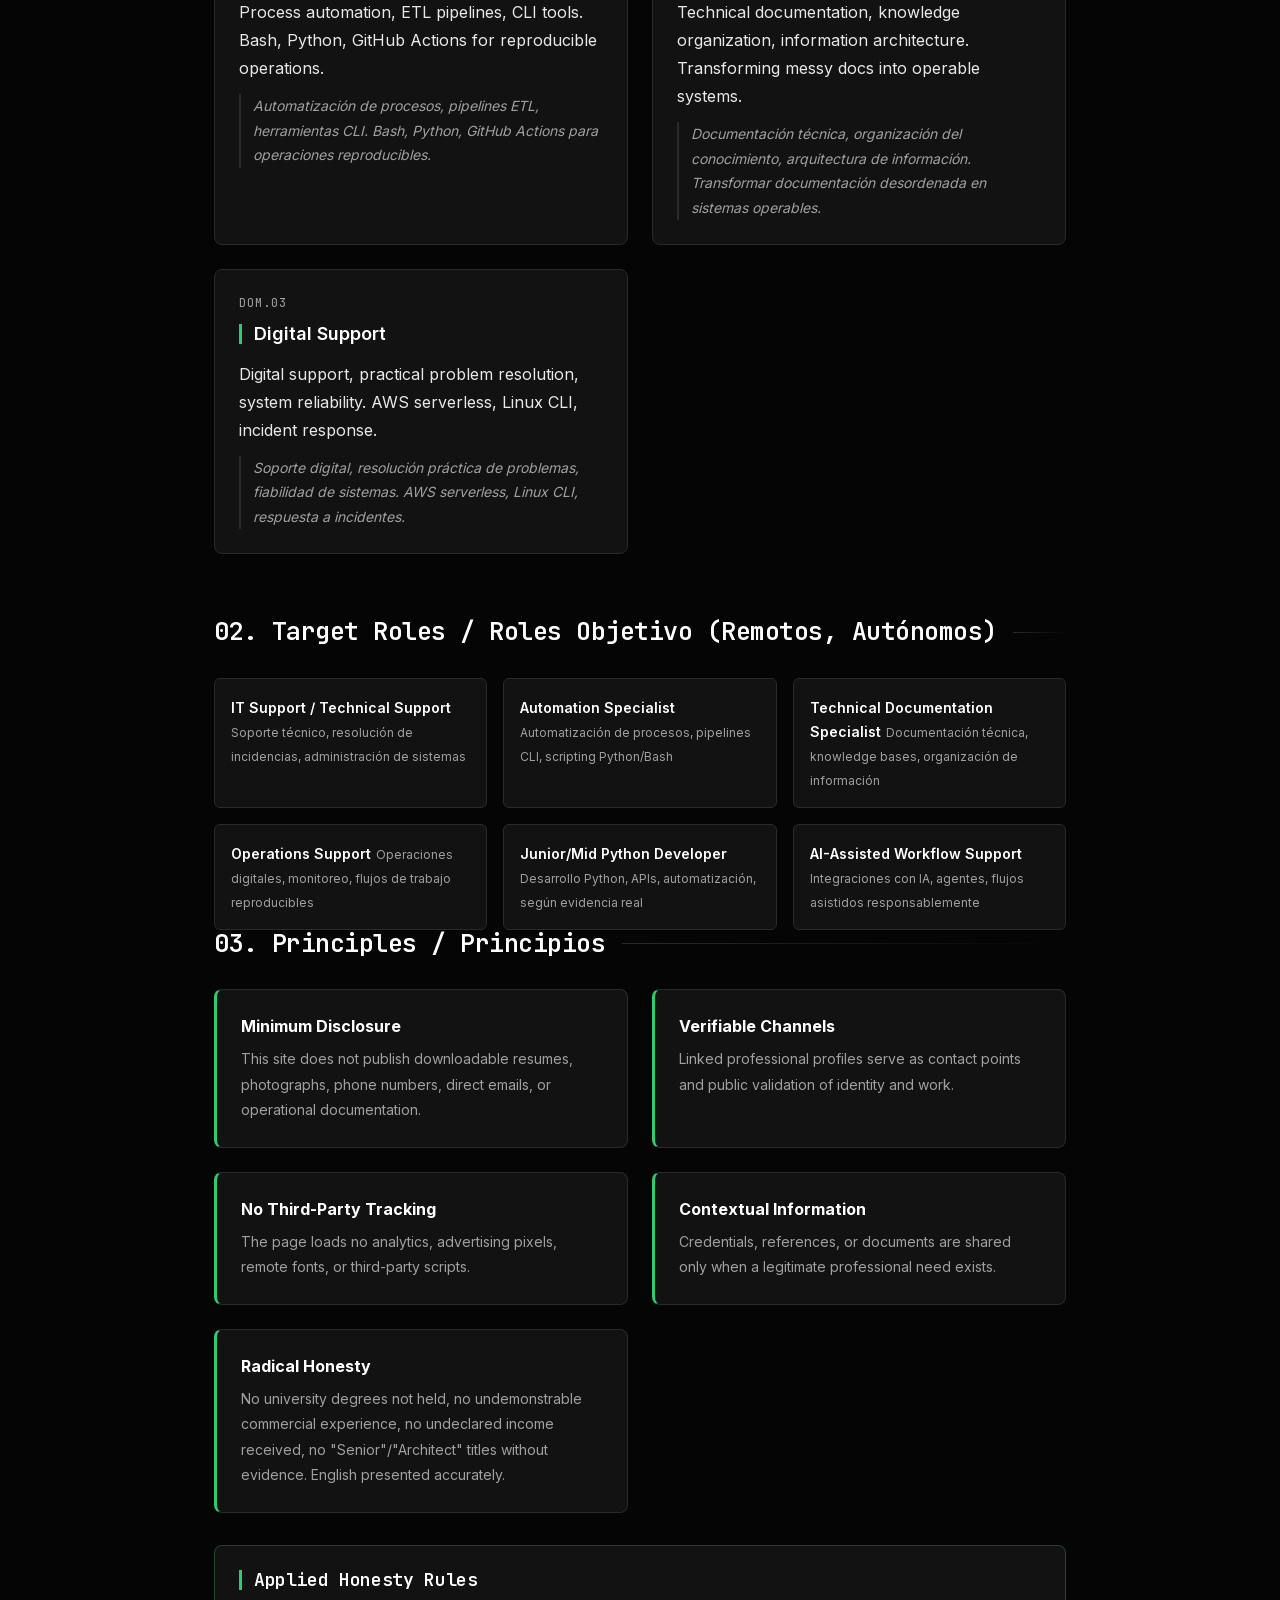
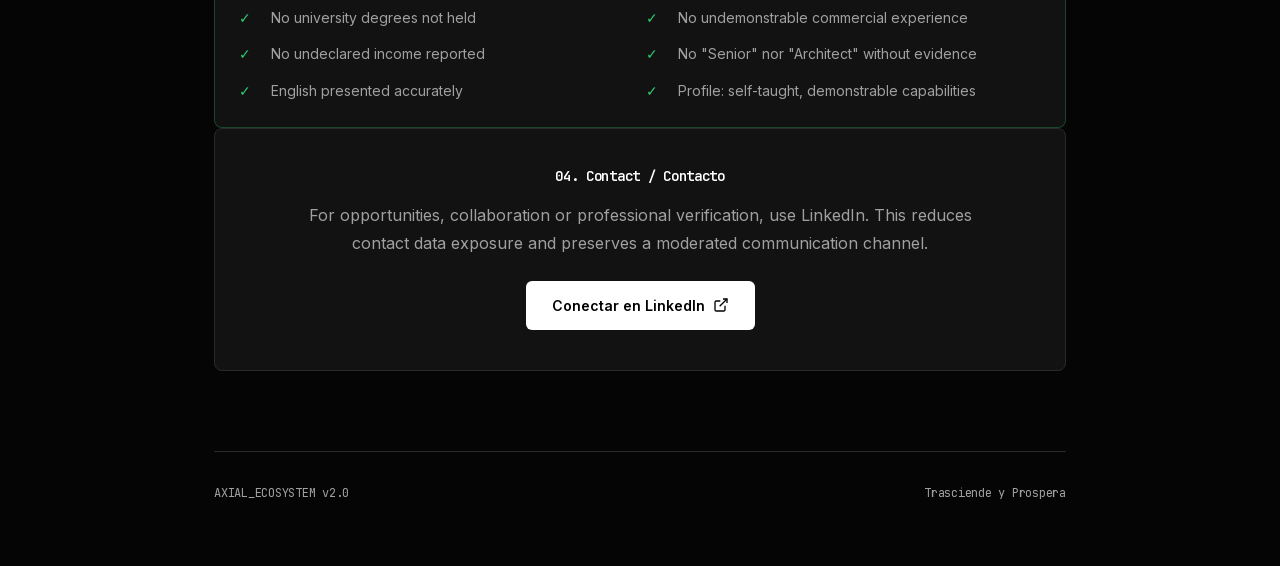
==== commit 16452083: "Update meta descriptions for SEO improvements Corrección rotulo "Desarrollador autodidacta especiali" ====
--- a/index.html
+++ b/index.html
@@ -711,7 +711,7 @@
         <header class="hero">
             <span class="hero-badge mono">PUBLIC PROFILE</span>
             <h1>Mauro D. Asuaje G.</h1>
-            <h2>CLI-First Automation Specialist | Systems / Automation / Pipeline Engineer</h2>
+            <h2>Desarrollador Autodidacta especialista en Automatización</h2>
             <span class="lang-tag mono">EN (Professional) / ES (Nativo)</span>
             
             <div class="capabilities-grid">
@@ -837,28 +837,28 @@
                 <h2 id="roles-heading" class="section-header mono">02. Target Roles / Roles Objetivo (Remotos, Autónomos)</h2>
                 <div class="roles-grid">
                     <article class="role-card">
+                        <span class="role-title">IT Support / Technical Support</span>
+                        <span class="role-desc">Soporte técnico, resolución de incidencias, administración de sistemas</span>
+                    </article>
+                    <article class="role-card">
                         <span class="role-title">Automation Specialist</span>
-                        <span class="role-desc">Automatización de procesos manuales, flujos CLI, RPA ligero, orquestación de tareas. Contratista W-8BEN, 100% remote.</span>
+                        <span class="role-desc">Automatización de procesos, pipelines CLI, scripting Python/Bash</span>
                     </article>
                     <article class="role-card">
                         <span class="role-title">Technical Documentation Specialist</span>
-                        <span class="role-desc">Documentación técnica, APIs, guías de usuario, knowledge bases, docs-as-code. Contratista W-8BEN, 100% remote.</span>
+                        <span class="role-desc">Documentación técnica, knowledge bases, organización de información</span>
                     </article>
                     <article class="role-card">
-                        <span class="role-title">Operations Support & Site Reliability</span>
-                        <span class="role-desc">Soporte operacional, confiabilidad, monitoreo, respuesta a incidentes, automatización de runbooks. Contratista W-8BEN, 100% remote.</span>
+                        <span class="role-title">Operations Support</span>
+                        <span class="role-desc">Operaciones digitales, monitoreo, flujos de trabajo reproducibles</span>
                     </article>
                     <article class="role-card">
-                        <span class="role-title">IT Support / Technical Support</span>
-                        <span class="role-desc">Soporte técnico remoto, resolución de incidencias, gestión de tickets, administración de accesos. Contratista W-8BEN, 100% remote.</span>
+                        <span class="role-title">Junior/Mid Python Developer</span>
+                        <span class="role-desc">Desarrollo Python, APIs, automatización, según evidencia real</span>
                     </article>
                     <article class="role-card">
                         <span class="role-title">AI-Assisted Workflow Support</span>
-                        <span class="role-desc">Integración LLM, pipelines RAG, flujos agentic, automatización con IA. Nivel demostrable: integración práctica, no investigación.</span>
-                    </article>
-                    <article class="role-card">
-                        <span class="role-title">Python Engineer — Automation & Systems</span>
-                        <span class="role-desc">Desarrollo backend Python, APIs, automatización, testing. Evidencia real: arquitectura completa job-mining-engine, criterio senior.</span>
+                        <span class="role-desc">Integraciones con IA, agentes, flujos asistidos responsablemente</span>
                     </article>
                 </div>
             </section>
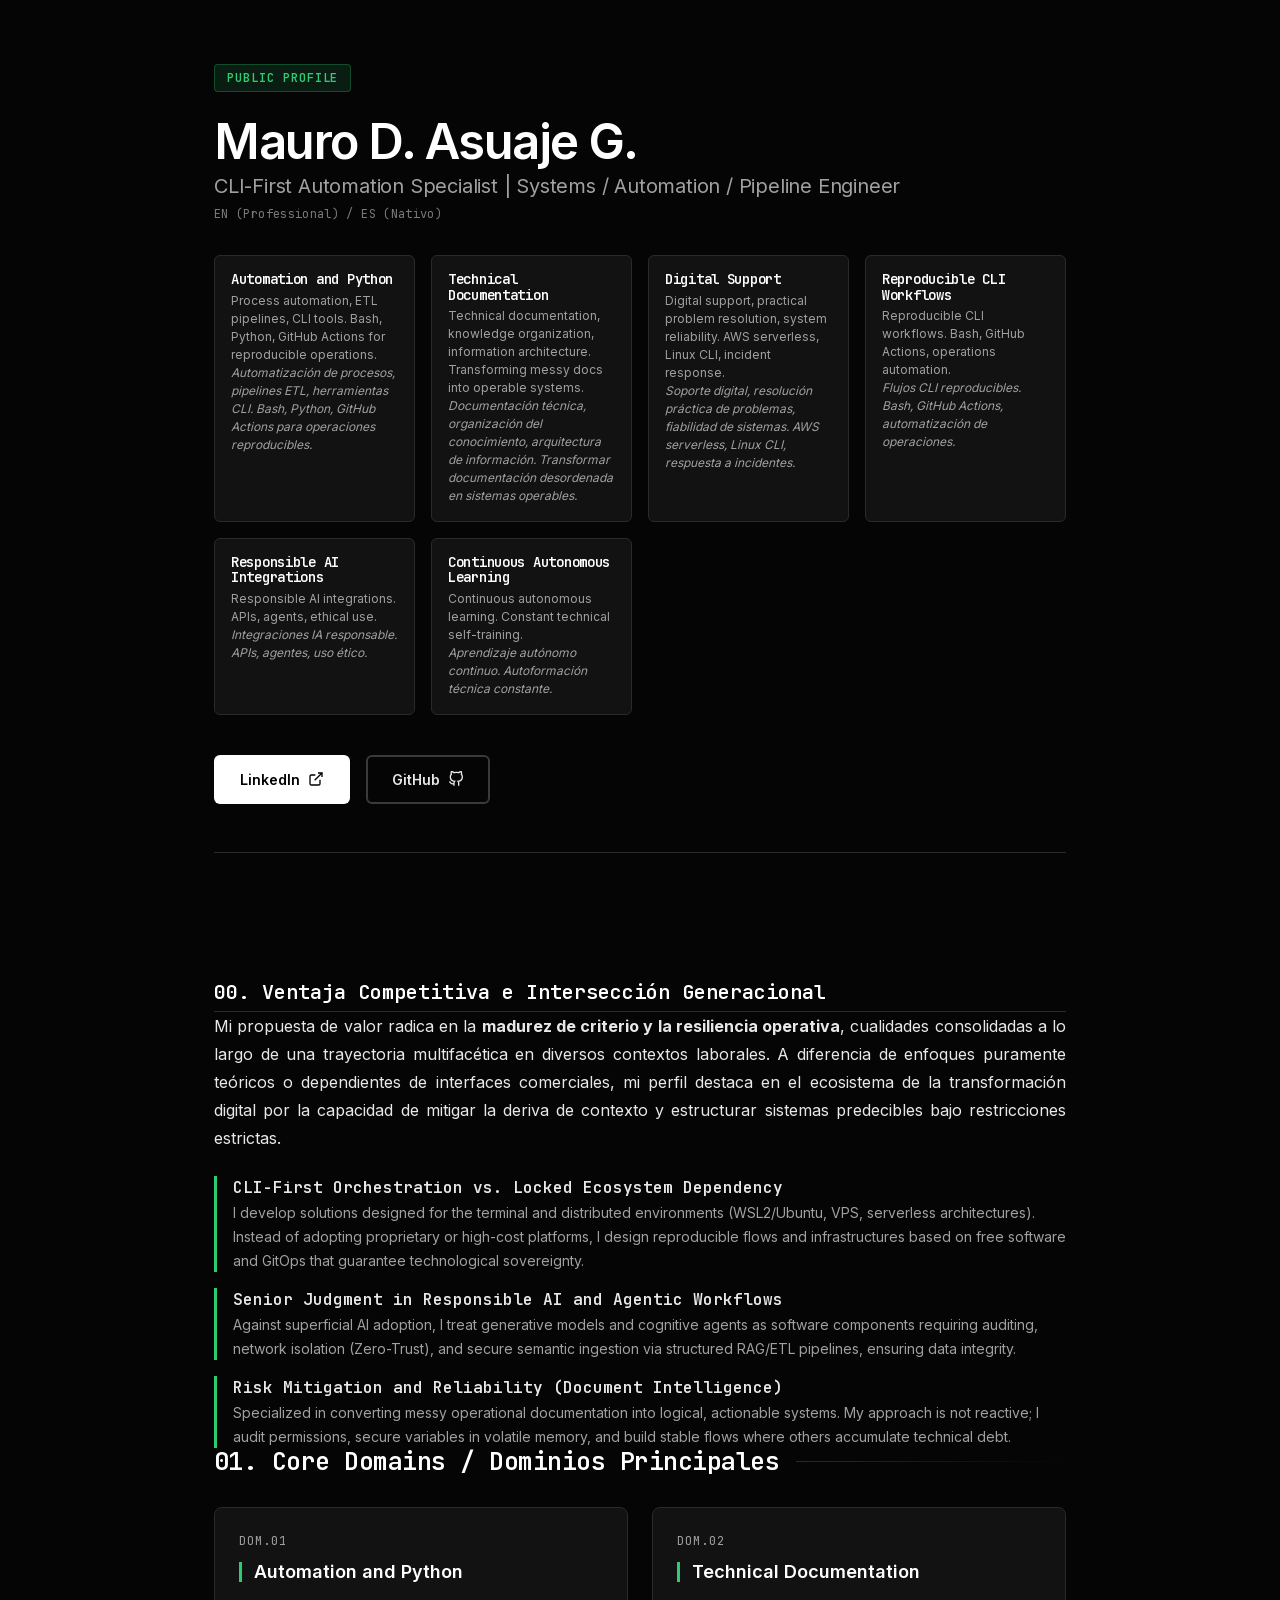
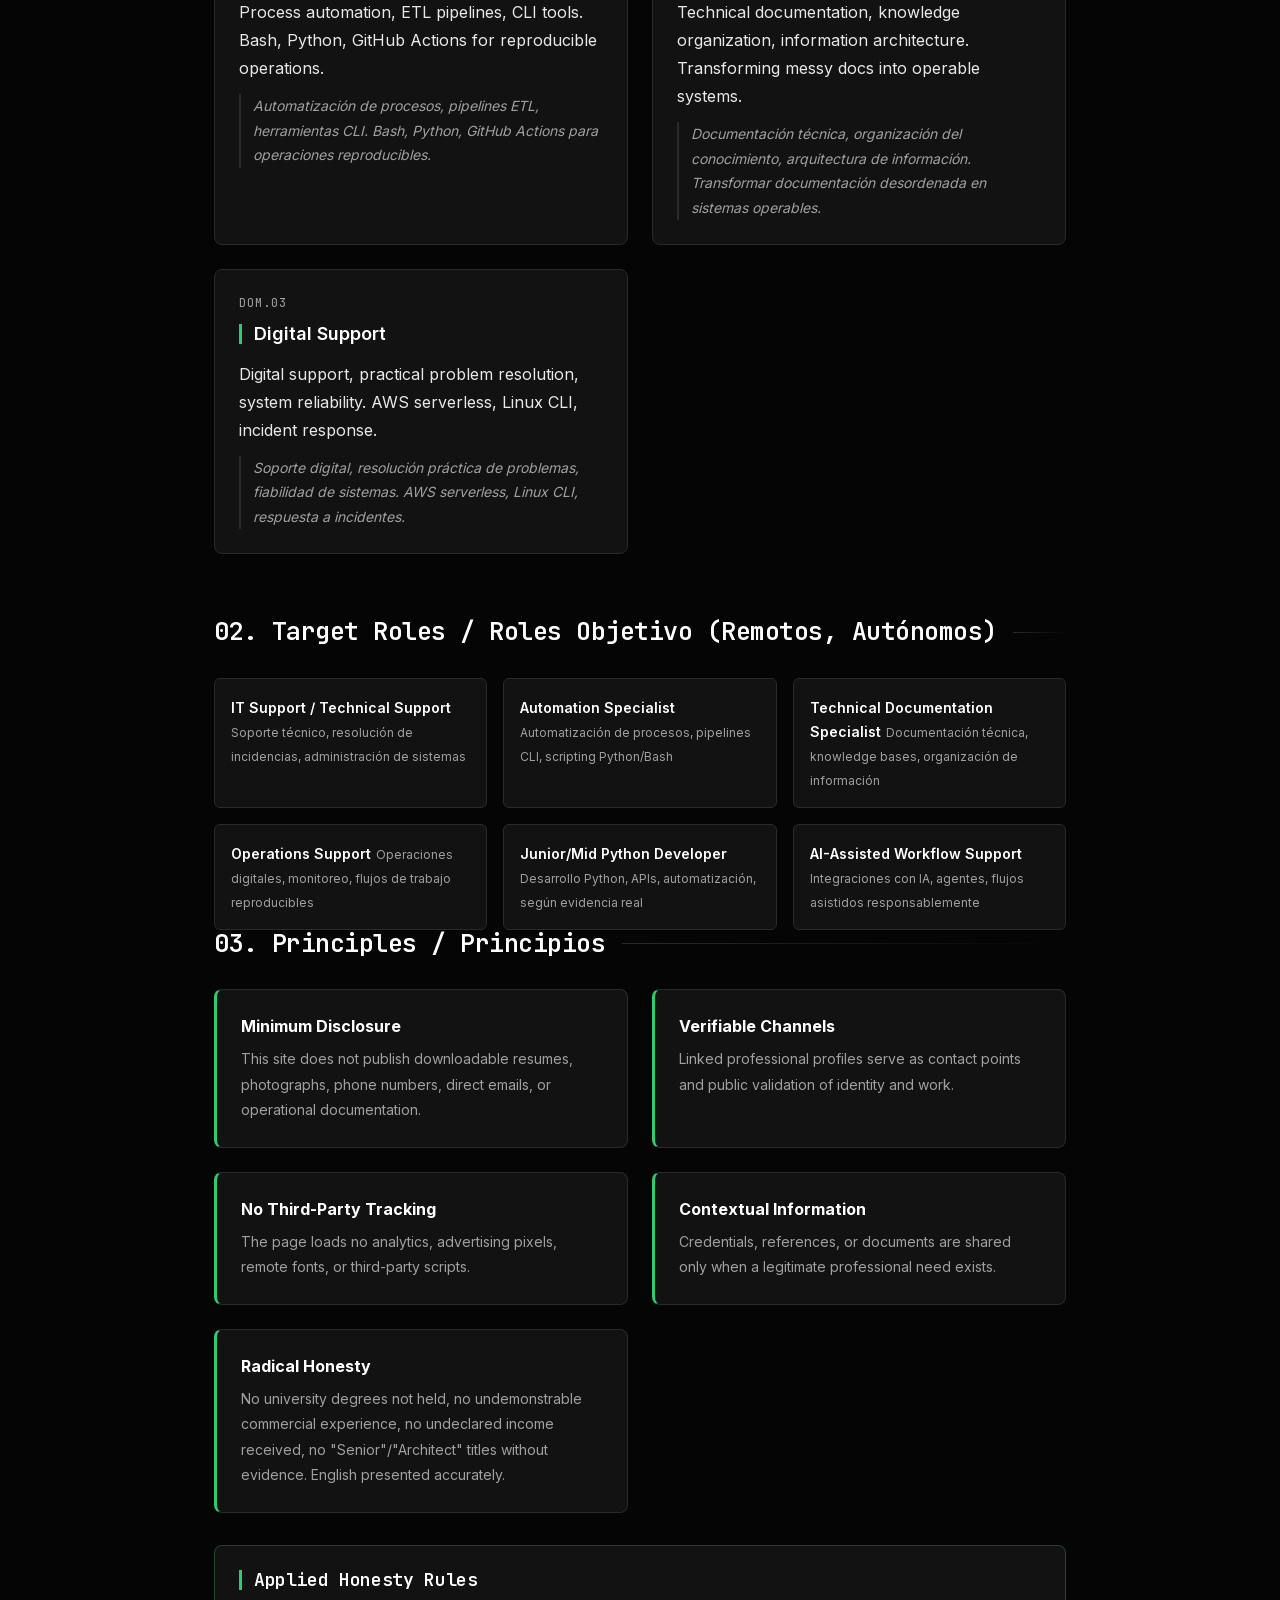
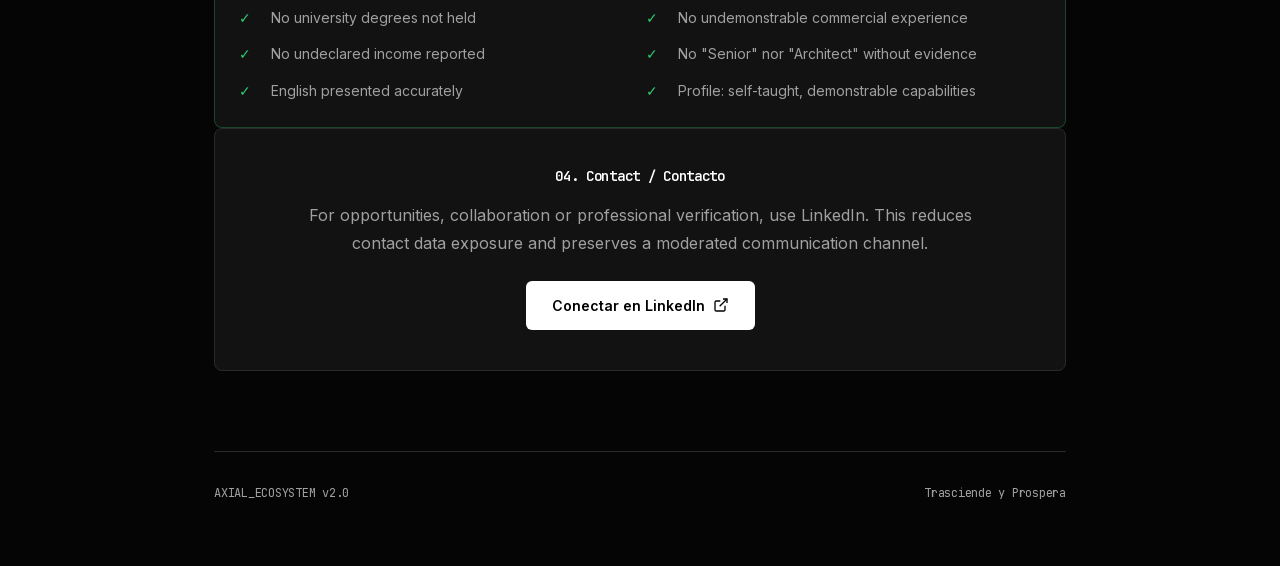
==== commit f9cca82b: "fix(portfolio): corregir headline y capability bilingüe - 'Desarrollador y especialista en automatiz" ====
--- a/index.html
+++ b/index.html
@@ -711,7 +711,7 @@
         <header class="hero">
             <span class="hero-badge mono">PUBLIC PROFILE</span>
             <h1>Mauro D. Asuaje G.</h1>
-            <h2>Desarrollador Autodidacta especialista en Automatización</h2>
+            <h2>CLI-First Automation Specialist | Systems / Automation / Pipeline Engineer</h2>
             <span class="lang-tag mono">EN (Professional) / ES (Nativo)</span>
             
             <div class="capabilities-grid">
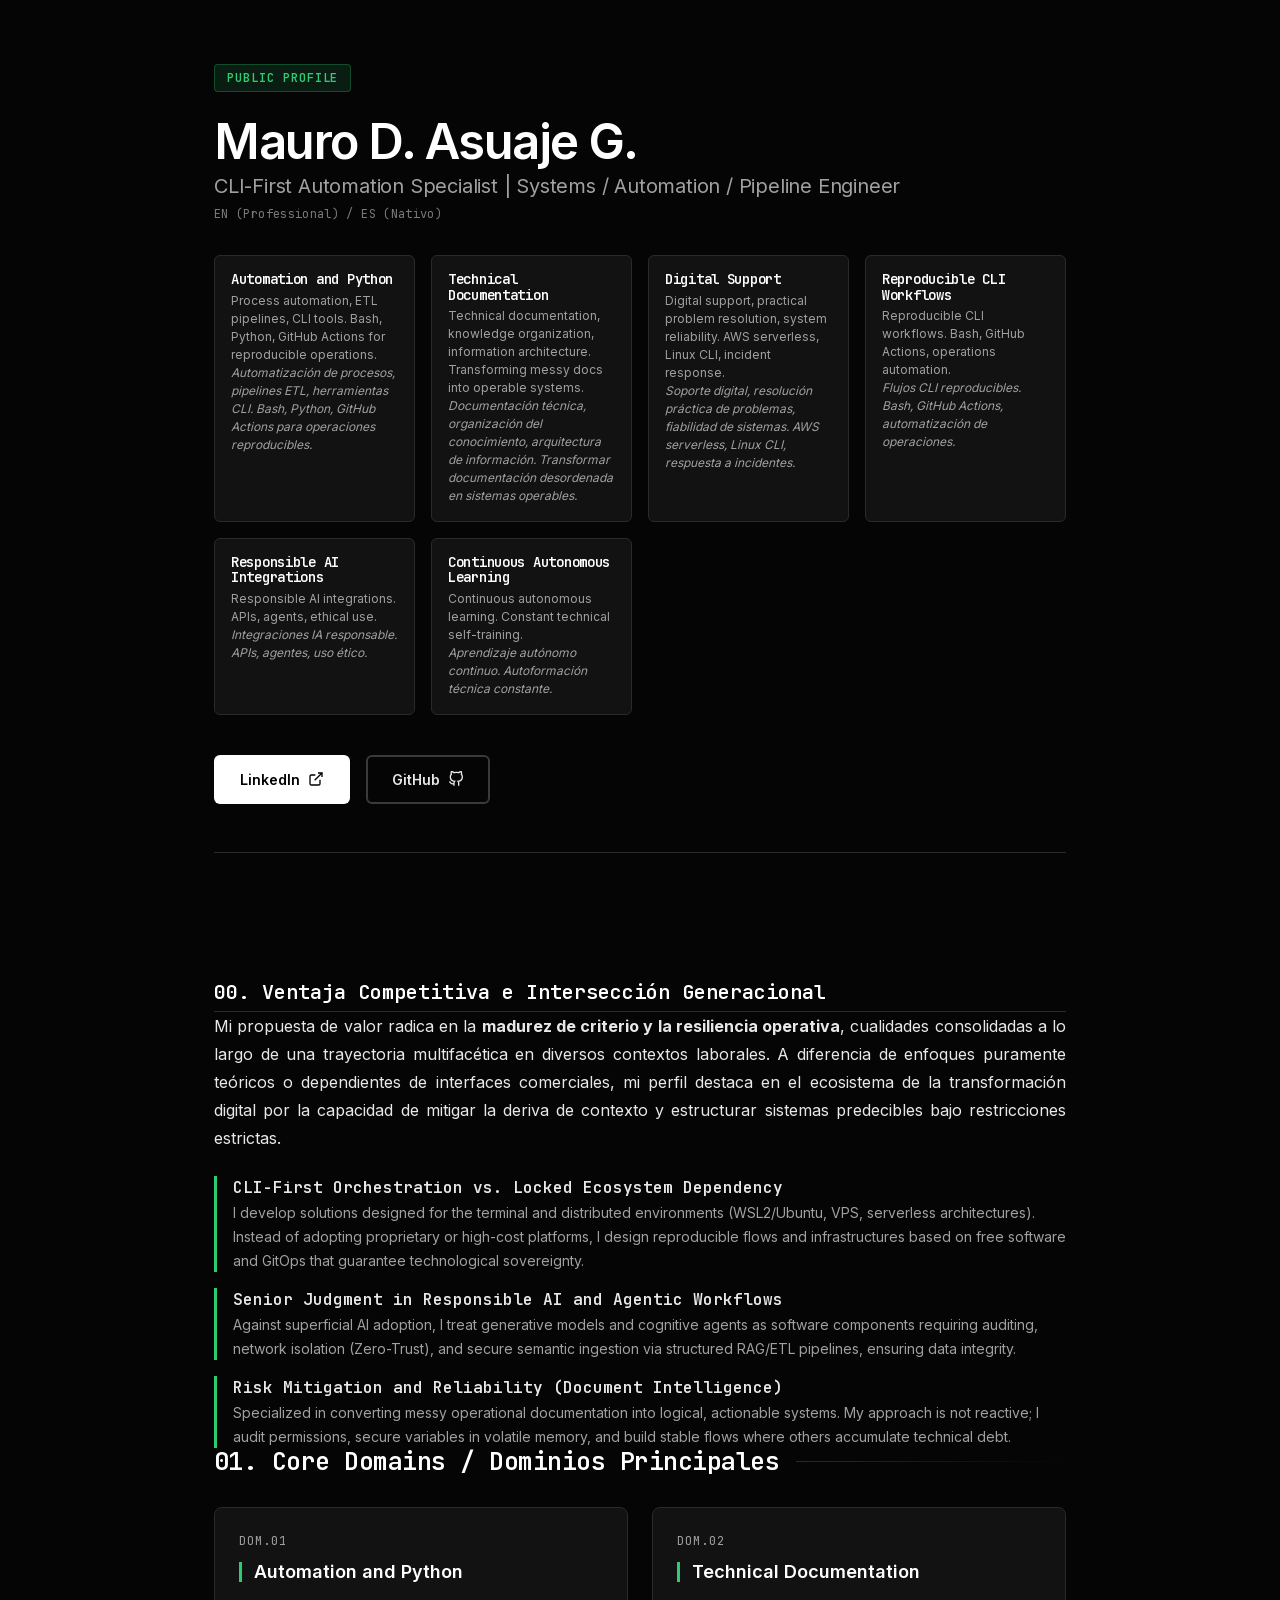
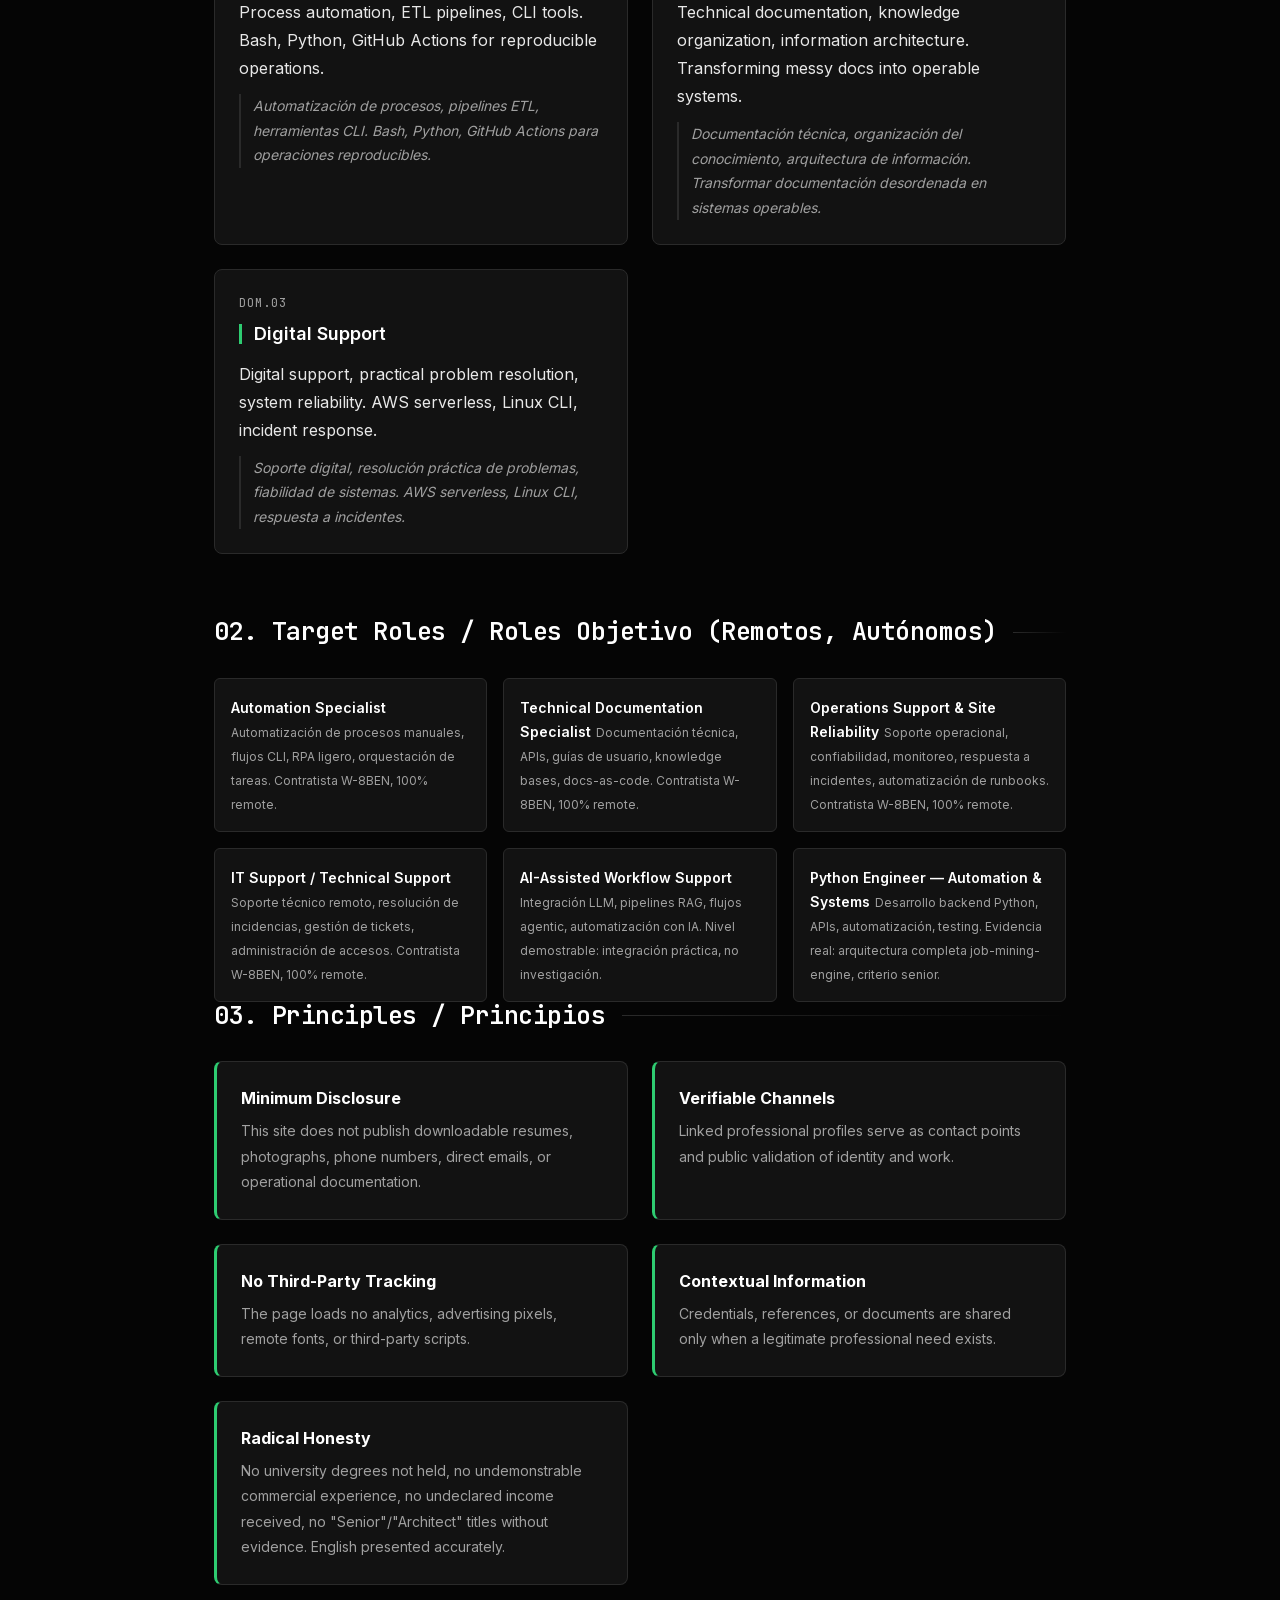
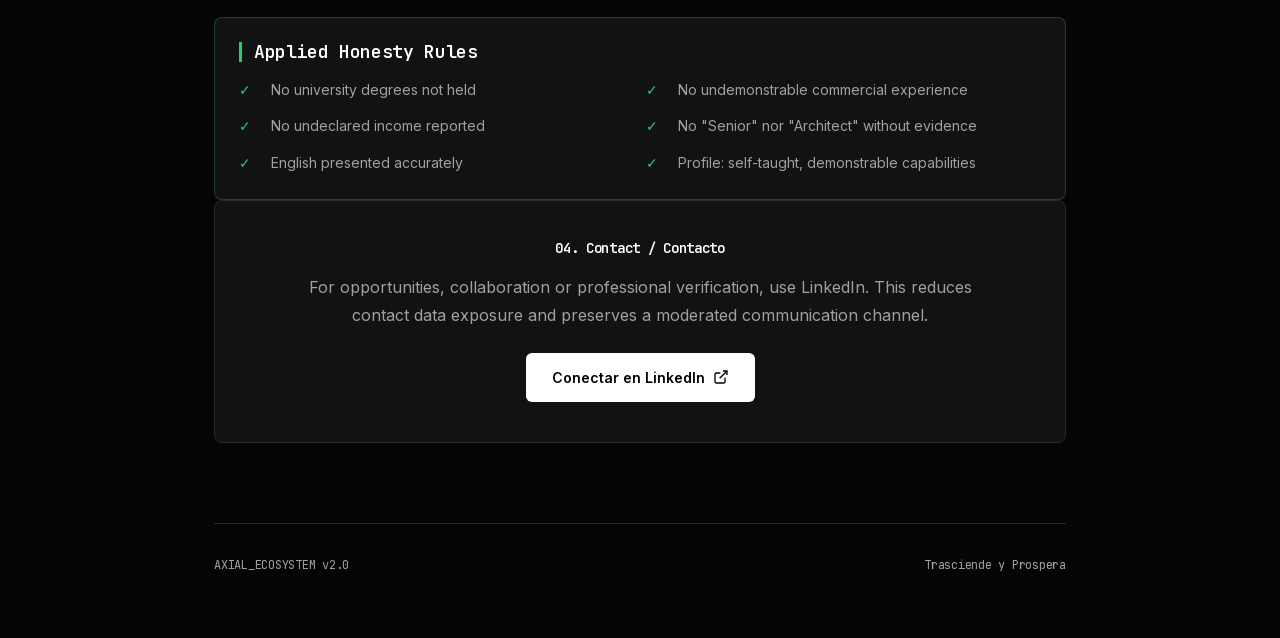
==== commit de2ef294: "fix(a11y): atender review Codex PR #1 - Mover sección #value-proposition dentro de <main id="main-co" ====
--- a/index.html
+++ b/index.html
@@ -717,27 +717,45 @@
             <div class="capabilities-grid">
                 <article class="capability">
                     <span class="capability-name mono">Automation and Python</span>
-                    <span class="capability-desc">Process automation, ETL pipelines, CLI tools. Bash, Python, GitHub Actions for reproducible operations.<br><em>Automatización de procesos, pipelines ETL, herramientas CLI. Bash, Python, GitHub Actions para operaciones reproducibles.</em></span>
+                    <span class="capability-desc">
+                      <span lang="en">Process automation, ETL pipelines, CLI tools. Bash, Python, GitHub Actions for reproducible operations.</span><br>
+                      <span lang="es" style="font-style: italic;">Automatización de procesos, pipelines ETL, herramientas CLI. Bash, Python, GitHub Actions para operaciones reproducibles.</span>
+                    </span>
                 </article>
                 <article class="capability">
                     <span class="capability-name mono">Technical Documentation</span>
-                    <span class="capability-desc">Technical documentation, knowledge organization, information architecture. Transforming messy docs into operable systems.<br><em>Documentación técnica, organización del conocimiento, arquitectura de información. Transformar documentación desordenada en sistemas operables.</em></span>
+                    <span class="capability-desc">
+                      <span lang="en">Technical documentation, knowledge organization, information architecture. Transforming messy docs into operable systems.</span><br>
+                      <span lang="es" style="font-style: italic;">Documentación técnica, organización del conocimiento, arquitectura de información. Transformar documentación desordenada en sistemas operables.</span>
+                    </span>
                 </article>
                 <article class="capability">
                     <span class="capability-name mono">Digital Support</span>
-                    <span class="capability-desc">Digital support, practical problem resolution, system reliability. AWS serverless, Linux CLI, incident response.<br><em>Soporte digital, resolución práctica de problemas, fiabilidad de sistemas. AWS serverless, Linux CLI, respuesta a incidentes.</em></span>
+                    <span class="capability-desc">
+                      <span lang="en">Digital support, practical problem resolution, system reliability. AWS serverless, Linux CLI, incident response.</span><br>
+                      <span lang="es" style="font-style: italic;">Soporte digital, resolución práctica de problemas, fiabilidad de sistemas. AWS serverless, Linux CLI, respuesta a incidentes.</span>
+                    </span>
                 </article>
                 <article class="capability">
                     <span class="capability-name mono">Reproducible CLI Workflows</span>
-                    <span class="capability-desc">Reproducible CLI workflows. Bash, GitHub Actions, operations automation.<br><em>Flujos CLI reproducibles. Bash, GitHub Actions, automatización de operaciones.</em></span>
+                    <span class="capability-desc">
+                      <span lang="en">Reproducible CLI workflows. Bash, GitHub Actions, operations automation.</span><br>
+                      <span lang="es" style="font-style: italic;">Flujos CLI reproducibles. Bash, GitHub Actions, automatización de operaciones.</span>
+                    </span>
                 </article>
                 <article class="capability">
                     <span class="capability-name mono">Responsible AI Integrations</span>
-                    <span class="capability-desc">Responsible AI integrations. APIs, agents, ethical use.<br><em>Integraciones IA responsable. APIs, agentes, uso ético.</em></span>
+                    <span class="capability-desc">
+                      <span lang="en">Responsible AI integrations. APIs, agents, ethical use.</span><br>
+                      <span lang="es" style="font-style: italic;">Integraciones IA responsable. APIs, agentes, uso ético.</span>
+                    </span>
                 </article>
                 <article class="capability">
                     <span class="capability-name mono">Continuous Autonomous Learning</span>
-                    <span class="capability-desc">Continuous autonomous learning. Constant technical self-training.<br><em>Aprendizaje autónomo continuo. Autoformación técnica constante.</em></span>
+                    <span class="capability-desc">
+                      <span lang="en">Continuous autonomous learning. Constant technical self-training.</span><br>
+                      <span lang="es" style="font-style: italic;">Aprendizaje autónomo continuo. Autoformación técnica constante.</span>
+                    </span>
                 </article>
             </div>
     
@@ -759,44 +777,45 @@
             </div>
         </header>
 
-        <!-- SECCIÓN: PROPUESTA DE VALOR INTEGRAL (DIFERENCIACIÓN Y MADUREZ OPERATIVA) -->
-        <section id="value-proposition" aria-labelledby="val-title" style="margin-top: calc(var(--space-8) * 4);">
-          <h2 id="val-title" style="font-family: var(--font-mono); font-size: var(--fs-xl); border-bottom: 1px solid var(--color-border-dim); padding-bottom: var(--space-2);">
-            00. Ventaja Competitiva e Intersección Generacional
-          </h2>
-          
-          <p style="line-height: var(--lh-relaxed); text-align: justify; margin-bottom: var(--space-6);">
-            Mi propuesta de valor radica en la <strong>madurez de criterio y la resiliencia operativa</strong>, cualidades consolidadas a lo largo de una trayectoria multifacética en diversos contextos laborales. A diferencia de enfoques puramente teóricos o dependientes de interfaces comerciales, mi perfil destaca en el ecosistema de la transformación digital por la capacidad de mitigar la deriva de contexto y estructurar sistemas predecibles bajo restricciones estrictas.
-          </p>
-
-          <div style="display: flex; flex-direction: column; gap: var(--space-4);">
-            
-            <div style="border-left: 3px solid var(--color-accent-primary); padding-left: var(--space-4);">
-              <strong style="font-family: var(--font-mono); display: block;">CLI-First Orchestration vs. Locked Ecosystem Dependency</strong>
-              <span style="font-size: var(--fs-sm); color: var(--color-text-secondary);">
-                I develop solutions designed for the terminal and distributed environments (WSL2/Ubuntu, VPS, serverless architectures). Instead of adopting proprietary or high-cost platforms, I design reproducible flows and infrastructures based on free software and GitOps that guarantee technological sovereignty.
-              </span>
-            </div>
-
-            <div style="border-left: 3px solid var(--color-accent-primary); padding-left: var(--space-4);">
-              <strong style="font-family: var(--font-mono); display: block;">Senior Judgment in Responsible AI and Agentic Workflows</strong>
-              <span style="font-size: var(--fs-sm); color: var(--color-text-secondary);">
-                Against superficial AI adoption, I treat generative models and cognitive agents as software components requiring auditing, network isolation (Zero-Trust), and secure semantic ingestion via structured RAG/ETL pipelines, ensuring data integrity.
-              </span>
-            </div>
-
-            <div style="border-left: 3px solid var(--color-accent-primary); padding-left: var(--space-4);">
-              <strong style="font-family: var(--font-mono); display: block;">Risk Mitigation and Reliability (Document Intelligence)</strong>
-              <span style="font-size: var(--fs-sm); color: var(--color-text-secondary);">
-                Specialized in converting messy operational documentation into logical, actionable systems. My approach is not reactive; I audit permissions, secure variables in volatile memory, and build stable flows where others accumulate technical debt.
-              </span>
-            </div>
-
-          </div>
-        </section>
-
         <!-- CORE DOMAINS -->
         <main id="main-content">
+            <!-- SECCIÓN: PROPUESTA DE VALOR INTEGRAL (DIFERENCIACIÓN Y MADUREZ OPERATIVA) -->
+            <section id="value-proposition" aria-labelledby="val-title" style="margin-top: calc(var(--space-8) * 4);">
+              <h2 id="val-title" style="font-family: var(--font-mono); font-size: var(--fs-xl); border-bottom: 1px solid var(--color-border-dim); padding-bottom: var(--space-2);">
+                00. Ventaja Competitiva e Intersección Generacional
+              </h2>
+              
+              <p style="line-height: var(--lh-relaxed); text-align: justify; margin-bottom: var(--space-6);">
+                Mi propuesta de valor radica en la <strong>madurez de criterio y la resiliencia operativa</strong>, cualidades consolidadas a lo largo de una trayectoria multifacética en diversos contextos laborales. A diferencia de enfoques puramente teóricos o dependientes de interfaces comerciales, mi perfil destaca en el ecosistema de la transformación digital por la capacidad de mitigar la deriva de contexto y estructurar sistemas predecibles bajo restricciones estrictas.
+              </p>
+
+              <div style="display: flex; flex-direction: column; gap: var(--space-4);">
+                
+                <div style="border-left: 3px solid var(--color-accent-primary); padding-left: var(--space-4);">
+                  <strong style="font-family: var(--font-mono); display: block;">CLI-First Orchestration vs. Locked Ecosystem Dependency</strong>
+                  <span style="font-size: var(--fs-sm); color: var(--color-text-secondary);">
+                    I develop solutions designed for the terminal and distributed environments (WSL2/Ubuntu, VPS, serverless architectures). Instead of adopting proprietary or high-cost platforms, I design reproducible flows and infrastructures based on free software and GitOps that guarantee technological sovereignty.
+                  </span>
+                </div>
+
+                <div style="border-left: 3px solid var(--color-accent-primary); padding-left: var(--space-4);">
+                  <strong style="font-family: var(--font-mono); display: block;">Senior Judgment in Responsible AI and Agentic Workflows</strong>
+                  <span style="font-size: var(--fs-sm); color: var(--color-text-secondary);">
+                    Against superficial AI adoption, I treat generative models and cognitive agents as software components requiring auditing, network isolation (Zero-Trust), and secure semantic ingestion via structured RAG/ETL pipelines, ensuring data integrity.
+                  </span>
+                </div>
+
+                <div style="border-left: 3px solid var(--color-accent-primary); padding-left: var(--space-4);">
+                  <strong style="font-family: var(--font-mono); display: block;">Risk Mitigation and Reliability (Document Intelligence)</strong>
+                  <span style="font-size: var(--fs-sm); color: var(--color-text-secondary);">
+                    Specialized in converting messy operational documentation into logical, actionable systems. My approach is not reactive; I audit permissions, secure variables in volatile memory, and build stable flows where others accumulate technical debt.
+                  </span>
+                </div>
+
+              </div>
+            </section>
+
+            <section aria-labelledby="domains-heading">
             <section aria-labelledby="domains-heading">
                 <h2 id="domains-heading" class="section-header mono">01. Core Domains / Dominios Principales</h2>
                 <div class="grid">
@@ -837,28 +856,28 @@
                 <h2 id="roles-heading" class="section-header mono">02. Target Roles / Roles Objetivo (Remotos, Autónomos)</h2>
                 <div class="roles-grid">
                     <article class="role-card">
-                        <span class="role-title">IT Support / Technical Support</span>
-                        <span class="role-desc">Soporte técnico, resolución de incidencias, administración de sistemas</span>
-                    </article>
-                    <article class="role-card">
                         <span class="role-title">Automation Specialist</span>
-                        <span class="role-desc">Automatización de procesos, pipelines CLI, scripting Python/Bash</span>
+                        <span class="role-desc">Automatización de procesos manuales, flujos CLI, RPA ligero, orquestación de tareas. Contratista W-8BEN, 100% remote.</span>
                     </article>
                     <article class="role-card">
                         <span class="role-title">Technical Documentation Specialist</span>
-                        <span class="role-desc">Documentación técnica, knowledge bases, organización de información</span>
+                        <span class="role-desc">Documentación técnica, APIs, guías de usuario, knowledge bases, docs-as-code. Contratista W-8BEN, 100% remote.</span>
                     </article>
                     <article class="role-card">
-                        <span class="role-title">Operations Support</span>
-                        <span class="role-desc">Operaciones digitales, monitoreo, flujos de trabajo reproducibles</span>
+                        <span class="role-title">Operations Support & Site Reliability</span>
+                        <span class="role-desc">Soporte operacional, confiabilidad, monitoreo, respuesta a incidentes, automatización de runbooks. Contratista W-8BEN, 100% remote.</span>
                     </article>
                     <article class="role-card">
-                        <span class="role-title">Junior/Mid Python Developer</span>
-                        <span class="role-desc">Desarrollo Python, APIs, automatización, según evidencia real</span>
+                        <span class="role-title">IT Support / Technical Support</span>
+                        <span class="role-desc">Soporte técnico remoto, resolución de incidencias, gestión de tickets, administración de accesos. Contratista W-8BEN, 100% remote.</span>
                     </article>
                     <article class="role-card">
                         <span class="role-title">AI-Assisted Workflow Support</span>
-                        <span class="role-desc">Integraciones con IA, agentes, flujos asistidos responsablemente</span>
+                        <span class="role-desc">Integración LLM, pipelines RAG, flujos agentic, automatización con IA. Nivel demostrable: integración práctica, no investigación.</span>
+                    </article>
+                    <article class="role-card">
+                        <span class="role-title">Python Engineer — Automation & Systems</span>
+                        <span class="role-desc">Desarrollo backend Python, APIs, automatización, testing. Evidencia real: arquitectura completa job-mining-engine, criterio senior.</span>
                     </article>
                 </div>
             </section>
